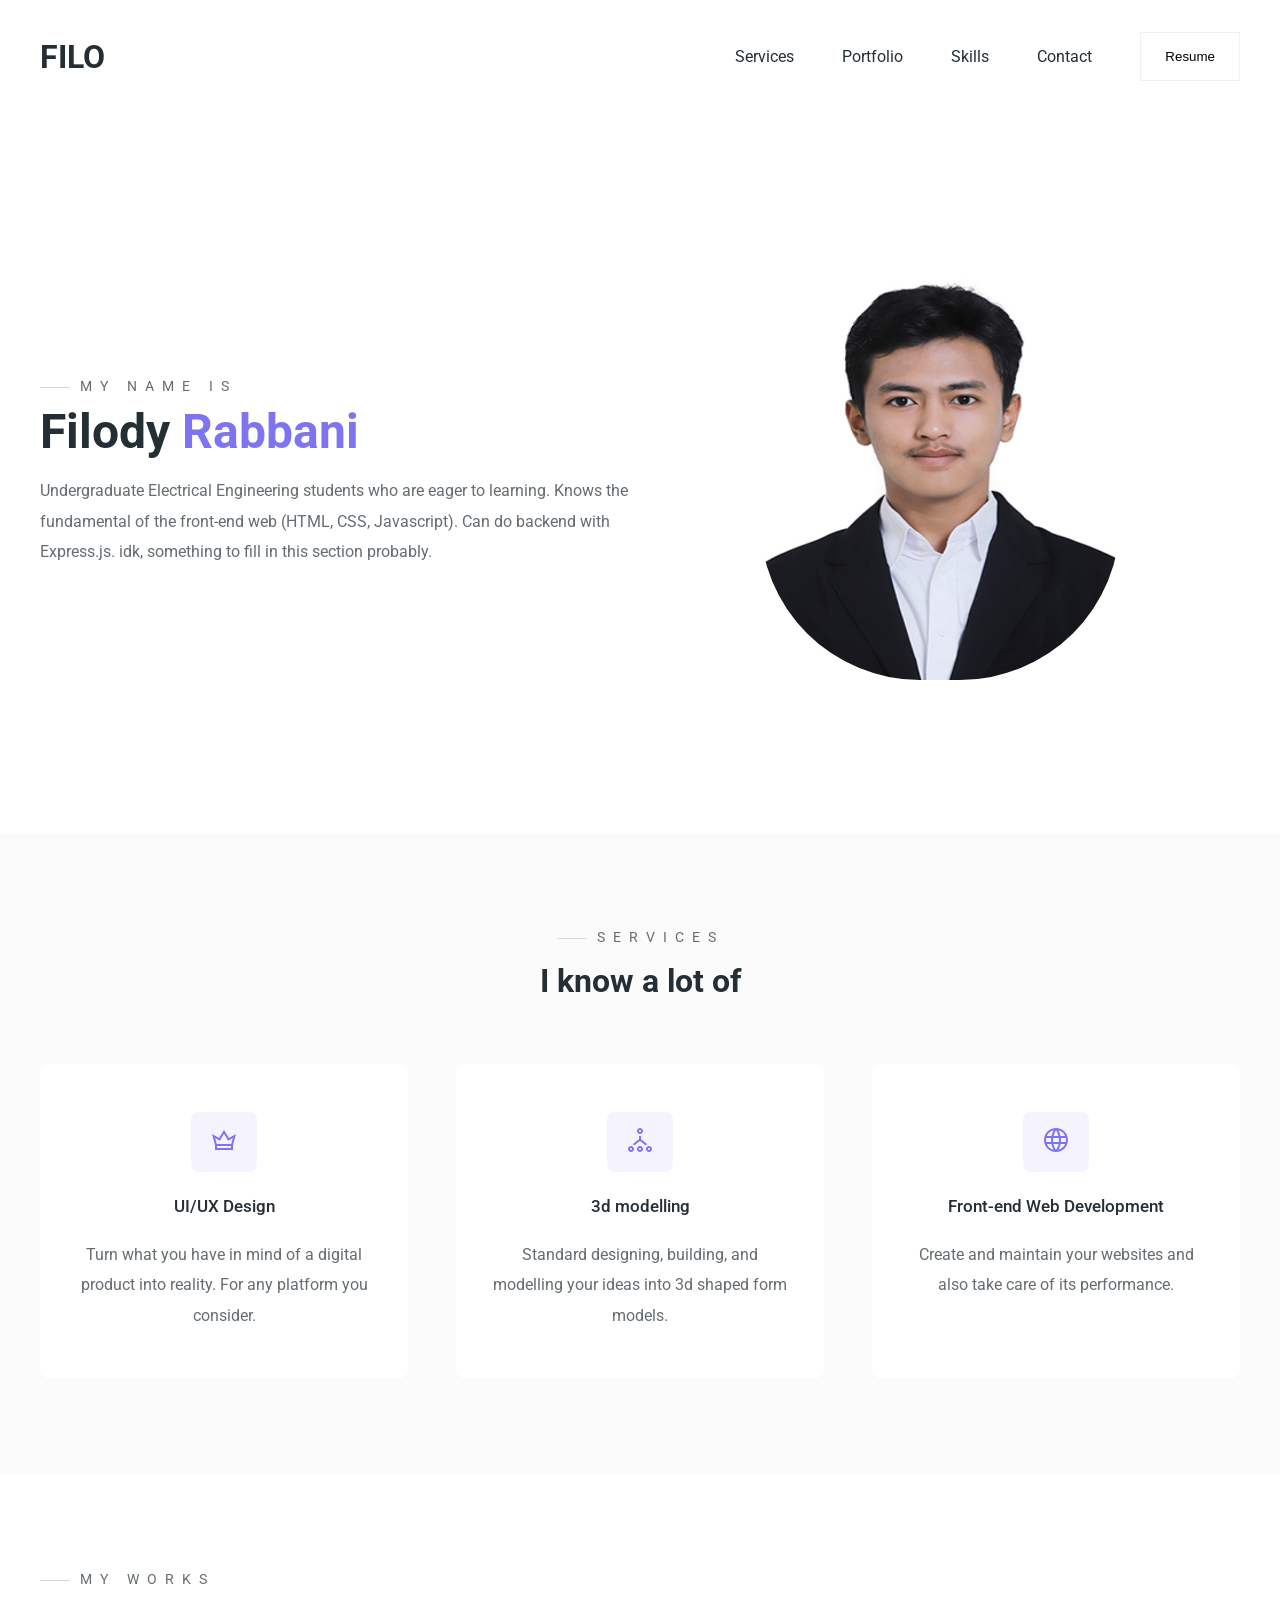
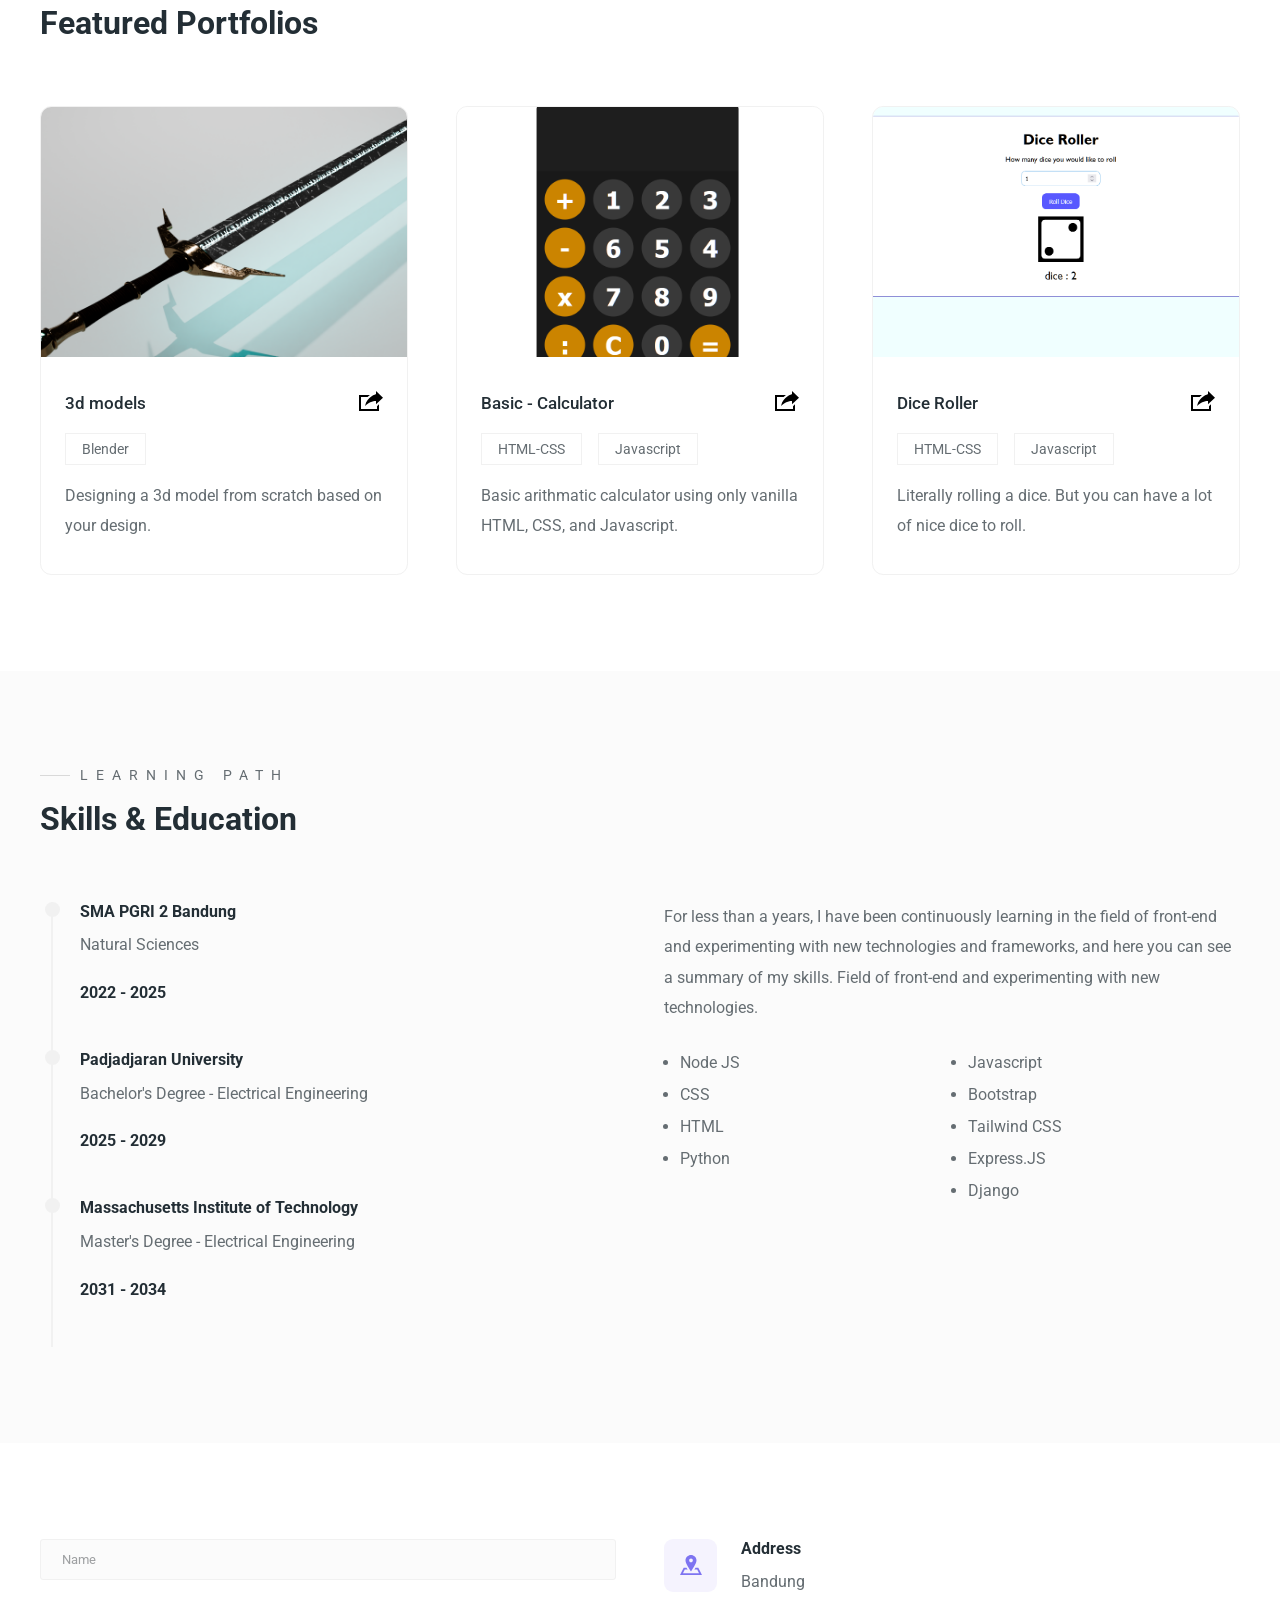
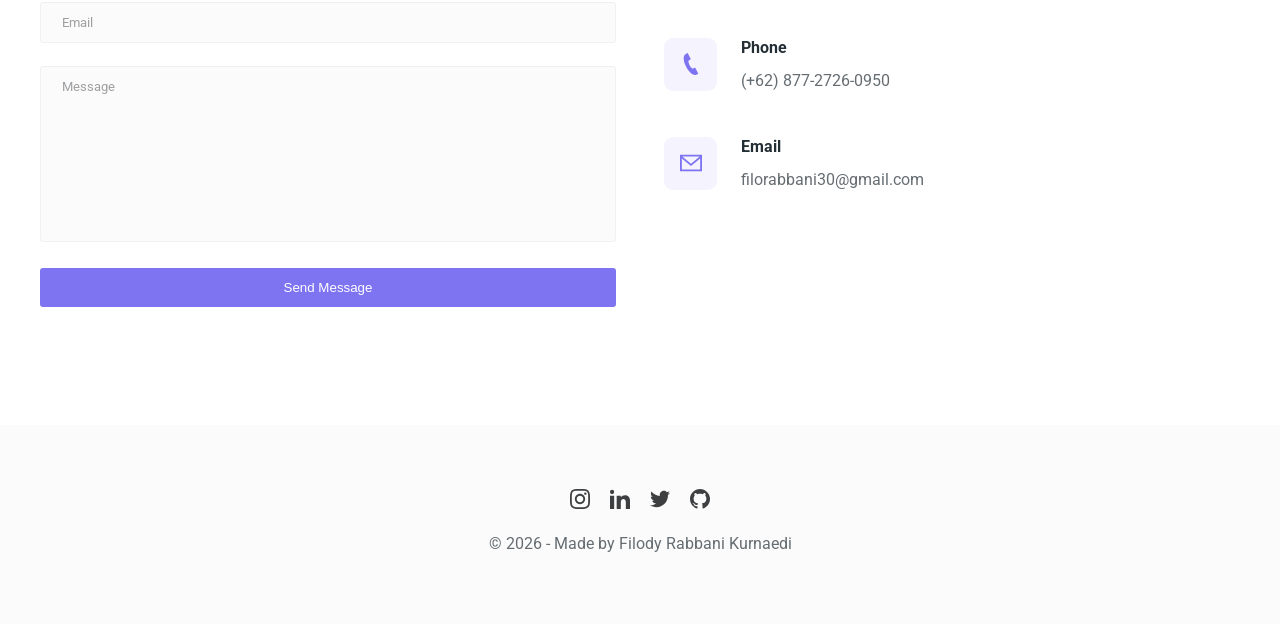
==== index.html @ 57d0ce24 "Update education details in index.html" ====
<!DOCTYPE html>
<html lang="en">
  <head>
    <meta charset="UTF-8" />
    <meta name="viewport" content="width=device-width, initial-scale=1.0" />
    <link rel="stylesheet" href="styles/style.css" />
    <link rel="stylesheet" href="styles/responsive.css" />
    <title>Filody Rabbani Kurnaedi</title>
  </head>
  <body>
    <!-- Header -->
    <header>
      <div class="main-container">
        <div class="nav">
          <div class="logo">
            <a href="/">FILO</a>
          </div>

          <nav>
            <ul>
              <li><a href="#services">Services</a></li>
              <li><a href="#portfolios">Portfolio</a></li>
              <li><a href="#skills">Skills</a></li>
              <li><a href="#contact">Contact</a></li>
              <li>
                <a href="/resume.pdf" target="_blank">
                  <button class="btn">Resume</button>
                </a>
              </li>
            </ul>
          </nav>

          <div class="burger">
            <div class="line-1"></div>
            <div class="line-2"></div>
            <div class="line-3"></div>
          </div>
        </div>

        <section id="hero">
          <div class="hero-left">
            <h3 class="pre-title">My name is</h3>
            <h1 class="hero-name">Filody <span>Rabbani</span></h1>
            <p>
              Undergraduate Electrical Engineering students who are eager to learning. Knows the fundamental of the front-end web (HTML, CSS, Javascript). Can do backend with Express.js. idk, something to fill in this section probably.
            </p>
          </div>

          <div class="hero-right">
            <img src="./images/Person-image.png" alt="Person Standing" />
          </div>
        </section>
      </div>
    </header>
    <!-- End Header -->

    <!-- Services -->
    <section id="services">
      <div class="services main-container">
        <h3 class="pre-title">Services</h3>
        <h1 class="section-title services-title">I know a lot of</h1>

        <div class="grid-3">
          <div class="service">
            <div class="service-icon">
              <svg
                xmlns="http://www.w3.org/2000/svg"
                width="24"
                height="24"
                viewBox="0 0 24 24"
              >
                <path
                  d="M16.896 10l-4.896-8-4.896 8-7.104-4 3 11v5h18v-5l3-11-7.104 4zm-11.896 10v-2h14v2h-14zm14.2-4h-14.4l-1.612-5.909 4.615 2.598 4.197-6.857 4.197 6.857 4.615-2.598-1.612 5.909z"
                />
              </svg>
            </div>
            <h4>UI/UX Design</h4>
            <p>
              Turn what you have in mind of a digital product into reality. For
              any platform you consider.
            </p>
          </div>

          <div class="service">
            <div class="service-icon">
              <svg
                xmlns="http://www.w3.org/2000/svg"
                width="24"
                height="24"
                viewBox="0 0 24 24"
              >
                <path
                  d="M3 20c.552 0 1 .449 1 1s-.448 1-1 1-1-.449-1-1 .448-1 1-1zm0-2c-1.656 0-3 1.343-3 3s1.344 3 3 3 3-1.343 3-3-1.344-3-3-3zm9 2c.552 0 1 .449 1 1s-.448 1-1 1-1-.449-1-1 .448-1 1-1zm0-2c-1.656 0-3 1.343-3 3s1.344 3 3 3 3-1.343 3-3-1.344-3-3-3zm0-16c.552 0 1 .449 1 1s-.448 1-1 1-1-.449-1-1 .448-1 1-1zm0-2c-1.656 0-3 1.343-3 3s1.344 3 3 3 3-1.343 3-3-1.344-3-3-3zm9 20c.552 0 1 .449 1 1s-.448 1-1 1-1-.449-1-1 .448-1 1-1zm0-2c-1.656 0-3 1.343-3 3s1.344 3 3 3 3-1.343 3-3-1.344-3-3-3zm-1.577-1.721l-6.423-5.028v-3.352c-.323.066-.658.101-1 .101s-.677-.035-1-.101v3.352l-6.424 5.028c.695.233 1.323.602 1.844 1.093l5.58-4.372 5.579 4.373c.522-.492 1.15-.861 1.844-1.094z"
                />
              </svg>
            </div>
            <h4>3d modelling</h4>
            <p>
              Standard designing, building, and modelling your ideas into 3d shaped form models.
            </p>
          </div>

          <div class="service">
            <div class="service-icon">
              <svg
                width="24"
                height="24"
                xmlns="http://www.w3.org/2000/svg"
                fill-rule="evenodd"
                clip-rule="evenodd"
              >
                <path
                  d="M12 0c6.623 0 12 5.377 12 12s-5.377 12-12 12-12-5.377-12-12 5.377-12 12-12m2.557 16h-5.115c.546 2.46 1.441 4.114 2.558 5.744 1.194-1.741 2.041-3.41 2.557-5.744m-7.157 0h-4.567c1.236 2.825 3.704 4.972 6.755 5.716-1.048-1.733-1.783-3.658-2.188-5.716m13.767 0h-4.567c-.391 1.988-1.095 3.887-2.175 5.694 3.012-.763 5.517-2.895 6.742-5.694m-14.005-6h-4.962c-.267 1.313-.267 2.685 0 4h4.915c-.119-1.329-.101-2.672.047-4m7.661 0h-5.647c-.165 1.326-.185 2.672-.053 4h5.753c.133-1.328.111-2.673-.053-4m6.977 0h-4.963c.148 1.328.166 2.671.048 4h4.915c.26-1.285.273-2.648 0-4m-12.156-7.729c-3.077.732-5.567 2.886-6.811 5.729h4.653c.435-2.042 1.178-3.985 2.158-5.729m2.355-.048c-1.089 1.77-1.91 3.453-2.463 5.777h4.927c-.534-2.246-1.337-3.948-2.464-5.777m2.368.069c1.013 1.812 1.733 3.76 2.146 5.708h4.654c-1.232-2.816-3.762-4.958-6.8-5.708"
                />
              </svg>
            </div>
            <h4>Front-end Web Development</h4>
            <p>
              Create and maintain your websites and also take care of its
              performance.
            </p>
          </div>
        </div>
      </div>
    </section>
    <!-- End Services -->

    <!-- Portfolios -->
    <section id="portfolios">
      <div class="portfolios main-container">
        <h3 class="pre-title">My Works</h3>
        <h1 class="section-title">Featured Portfolios</h1>

        <div class="grid-3">
          <!-- Portfolio 1 -->
          <div class="portfolio">
            <div class="portfolio-cover">
              <img
                src="./images/Sword(cycles).png"
                alt="Portfolio 1"
              />
            </div>
            <div class="portfolio-info">
              <div class="portfolio-title">
                <h4>3d models</h4>
                <a href="/" class="portfolio-link">
                  <svg
                    xmlns="http://www.w3.org/2000/svg"
                    width="24"
                    height="24"
                    viewBox="0 0 24 24"
                  >
                    <path
                      d="M6 17c2.269-9.881 11-11.667 11-11.667v-3.333l7 6.637-7 6.696v-3.333s-6.17-.171-11 5zm12 .145v2.855h-16v-12h6.598c.768-.787 1.561-1.449 2.339-2h-10.937v16h20v-6.769l-2 1.914z"
                    />
                  </svg>
                </a>
              </div>
              <div class="portfolio-tags">
                <div>Blender</div>
      
              </div>
              <p>
                Designing a 3d model from scratch based on your design.
              </p>
            </div>
          </div>

          <!-- Portfolio 2 -->
          <div class="portfolio">
            <div class="portfolio-cover">
              <img
                src="./images/kalk.png"
                alt="Portfolio 1"
              />
            </div>
            <div class="portfolio-info">
              <div class="portfolio-title">
                <h4>Basic - Calculator</h4>
                <a href="basic-calculator/index.html" class="portfolio-link" target="_blank">
                  <svg
                    xmlns="http://www.w3.org/2000/svg"
                    width="24"
                    height="24"
                    viewBox="0 0 24 24"
                  >
                    <path
                      d="M6 17c2.269-9.881 11-11.667 11-11.667v-3.333l7 6.637-7 6.696v-3.333s-6.17-.171-11 5zm12 .145v2.855h-16v-12h6.598c.768-.787 1.561-1.449 2.339-2h-10.937v16h20v-6.769l-2 1.914z"
                    />
                  </svg>
                </a>
              </div>
              <div class="portfolio-tags">
                <div>HTML-CSS</div>
                <div>Javascript</div>
              </div>
              <p>
                Basic arithmatic calculator using only vanilla HTML, CSS, and Javascript.
              </p>
            </div>
          </div>

          <!-- Portfolio 3 -->
          <div class="portfolio">
            <div class="portfolio-cover">
              <img
                src="./images/dice.png"
                alt="Portfolio 1"
              />
            </div>
            <div class="portfolio-info">
              <div class="portfolio-title">
                <h4>Dice Roller</h4>
                <a href="dice-roller/index.html" class="portfolio-link" target="_blank">
                  <svg
                    xmlns="http://www.w3.org/2000/svg"
                    width="24"
                    height="24"
                    viewBox="0 0 24 24"
                  >
                    <path
                      d="M6 17c2.269-9.881 11-11.667 11-11.667v-3.333l7 6.637-7 6.696v-3.333s-6.17-.171-11 5zm12 .145v2.855h-16v-12h6.598c.768-.787 1.561-1.449 2.339-2h-10.937v16h20v-6.769l-2 1.914z"
                    />
                  </svg>
                </a>
              </div>
              <div class="portfolio-tags">
                <div>HTML-CSS</div>
                <div>Javascript</div>
              </div>
              <p>
                Literally rolling a dice. But you can have a lot of nice dice to roll.
              </p>
            </div>
          </div>
        </div>
      </div>
    </section>
    <!-- End Portfolios -->

    <!-- Skills & Education -->
    <section id="skills">
      <div class="skills main-container">
        <h3 class="pre-title">Learning Path</h3>
        <h1 class="section-title">Skills & Education</h1>

        <div class="skills-grid">
          <div class="skills-left">
            <div class="education">
              <div class="line">
                <div></div>
              </div>
              <div class="education-info">
                <h4 class="education-title">SMA PGRI 2 Bandung</h4>
                <p>Natural Sciences</p>
                <h4 class="education-years">2022 - 2025</h4>
              </div>
            </div>
            <div class="education">
              <div class="line">
                <div></div>
              </div>
              <div class="education-info">
                <h4 class="education-title">Padjadjaran University</h4>
                <p>Bachelor's Degree - Electrical Engineering</p>
                <h4 class="education-years">2025 - 2029</h4>
              </div>
            </div>
            <div class="education">
              <div class="line">
                <div></div>
              </div>
              <div class="education-info">
                <h4 class="education-title">Massachusetts Institute of Technology</h4>
                <p>Master's Degree - Electrical Engineering</p>
                <h4 class="education-years">2031 - 2034</h4>
              </div>
            </div>
          </div>

          <div class="skills-right">
            <p>
              For less than a years, I have been continuously learning in the field of
              front-end and experimenting with new technologies and frameworks,
              and here you can see a summary of my skills. Field of front-end
              and experimenting with new technologies.
            </p>

            <div class="skills-list">
              <ul>
                <li>Node JS</li>
                <li>CSS</li>
                <li>HTML</li>
                <li>Python</li>
              </ul>

              <ul>
                <li>Javascript</li>
                <li>Bootstrap</li>
                <li>Tailwind CSS</li>
                <li>Express.JS</li>
                <li>Django</li>
              </ul>
            </div>
          </div>
        </div>
      </div>
    </section>
    <!-- End Skills & Education  -->

    <!-- Contact -->
    <section id="contact">
      <div class="contact main-container">
        <div class="contact-left">
          <form
            action="https://formspree.io/f/xeqwdykj"
            method="POST"
            class="contact-form"
          >
            <div>
              <input type="text" placeholder="Name" name="name" />
            </div>
            <div>
              <input type="email" placeholder="Email" name="email" />
            </div>
            <div>
              <textarea
                name="message"
                id="message"
                cols="30"
                rows="10"
                placeholder="Message"
              ></textarea>
            </div>
            <div>
              <button class="btn-submit">Send Message</button>
            </div>
          </form>
        </div>

        <div class="contact-right">
          <div class="contact-item">
            <div class="contact-item-icon">
              <svg
                xmlns="http://www.w3.org/2000/svg"
                width="22"
                height="22"
                viewBox="0 0 24 24"
              >
                <path
                  d="M12 1c-3.148 0-6 2.553-6 5.702 0 3.148 2.602 6.907 6 12.298 3.398-5.391 6-9.15 6-12.298 0-3.149-2.851-5.702-6-5.702zm0 8c-1.105 0-2-.895-2-2s.895-2 2-2 2 .895 2 2-.895 2-2 2zm12 14h-24l4-8h3.135c.385.641.798 1.309 1.232 2h-3.131l-2 4h17.527l-2-4h-3.131c.435-.691.848-1.359 1.232-2h3.136l4 8z"
                />
              </svg>
            </div>
            <div class="contact-item-detail">
              <h4>Address</h4>
              <p>Bandung</p>
            </div>
          </div>

          <div class="contact-item">
            <div class="contact-item-icon">
              <svg
                xmlns="http://www.w3.org/2000/svg"
                width="22"
                height="22"
                viewBox="0 0 24 24"
              >
                <path
                  d="M20 22.621l-3.521-6.795c-.008.004-1.974.97-2.064 1.011-2.24 1.086-6.799-7.82-4.609-8.994l2.083-1.026-3.493-6.817-2.106 1.039c-7.202 3.755 4.233 25.982 11.6 22.615.121-.055 2.102-1.029 2.11-1.033z"
                />
              </svg>
            </div>
            <div class="contact-item-detail">
              <h4>Phone</h4>
              <p>(+62) 877-2726-0950</p>
            </div>
          </div>

          <div class="contact-item">
            <div class="contact-item-icon">
              <svg
                xmlns="http://www.w3.org/2000/svg"
                width="22"
                height="22"
                viewBox="0 0 24 24"
              >
                <path
                  d="M0 3v18h24v-18h-24zm21.518 2l-9.518 7.713-9.518-7.713h19.036zm-19.518 14v-11.817l10 8.104 10-8.104v11.817h-20z"
                />
              </svg>
            </div>
            <div class="contact-item-detail">
              <h4>Email</h4>
              <p>filorabbani30@gmail.com</p>
            </div>
          </div>
        </div>
      </div>
    </section>
    <!-- End Contact -->

    <!-- Fomter -->
    <footer>
      <div class="footer-icons">
        <a href="https://www.instagram.com/filo_rabbani/" target="_blank">
          <svg
            xmlns="http://www.w3.org/2000/svg"
            width="20"
            height="20"
            viewBox="0 0 24 24"
          >
            <path
              d="M12 2.163c3.204 0 3.584.012 4.85.07 3.252.148 4.771 1.691 4.919 4.919.058 1.265.069 1.645.069 4.849 0 3.205-.012 3.584-.069 4.849-.149 3.225-1.664 4.771-4.919 4.919-1.266.058-1.644.07-4.85.07-3.204 0-3.584-.012-4.849-.07-3.26-.149-4.771-1.699-4.919-4.92-.058-1.265-.07-1.644-.07-4.849 0-3.204.013-3.583.07-4.849.149-3.227 1.664-4.771 4.919-4.919 1.266-.057 1.645-.069 4.849-.069zm0-2.163c-3.259 0-3.667.014-4.947.072-4.358.2-6.78 2.618-6.98 6.98-.059 1.281-.073 1.689-.073 4.948 0 3.259.014 3.668.072 4.948.2 4.358 2.618 6.78 6.98 6.98 1.281.058 1.689.072 4.948.072 3.259 0 3.668-.014 4.948-.072 4.354-.2 6.782-2.618 6.979-6.98.059-1.28.073-1.689.073-4.948 0-3.259-.014-3.667-.072-4.947-.196-4.354-2.617-6.78-6.979-6.98-1.281-.059-1.69-.073-4.949-.073zm0 5.838c-3.403 0-6.162 2.759-6.162 6.162s2.759 6.163 6.162 6.163 6.162-2.759 6.162-6.163c0-3.403-2.759-6.162-6.162-6.162zm0 10.162c-2.209 0-4-1.79-4-4 0-2.209 1.791-4 4-4s4 1.791 4 4c0 2.21-1.791 4-4 4zm6.406-11.845c-.796 0-1.441.645-1.441 1.44s.645 1.44 1.441 1.44c.795 0 1.439-.645 1.439-1.44s-.644-1.44-1.439-1.44z"
            />
          </svg>
        </a>

        <a href="#">
          <svg
            xmlns="http://www.w3.org/2000/svg"
            width="20"
            height="20"
            viewBox="0 0 24 24"
          >
            <path
              d="M4.98 3.5c0 1.381-1.11 2.5-2.48 2.5s-2.48-1.119-2.48-2.5c0-1.38 1.11-2.5 2.48-2.5s2.48 1.12 2.48 2.5zm.02 4.5h-5v16h5v-16zm7.982 0h-4.968v16h4.969v-8.399c0-4.67 6.029-5.052 6.029 0v8.399h4.988v-10.131c0-7.88-8.922-7.593-11.018-3.714v-2.155z"
            />
          </svg>
        </a>

        <a href="#">
          <svg
            xmlns="http://www.w3.org/2000/svg"
            width="20"
            height="20"
            viewBox="0 0 24 24"
          >
            <path
              d="M24 4.557c-.883.392-1.832.656-2.828.775 1.017-.609 1.798-1.574 2.165-2.724-.951.564-2.005.974-3.127 1.195-.897-.957-2.178-1.555-3.594-1.555-3.179 0-5.515 2.966-4.797 6.045-4.091-.205-7.719-2.165-10.148-5.144-1.29 2.213-.669 5.108 1.523 6.574-.806-.026-1.566-.247-2.229-.616-.054 2.281 1.581 4.415 3.949 4.89-.693.188-1.452.232-2.224.084.626 1.956 2.444 3.379 4.6 3.419-2.07 1.623-4.678 2.348-7.29 2.04 2.179 1.397 4.768 2.212 7.548 2.212 9.142 0 14.307-7.721 13.995-14.646.962-.695 1.797-1.562 2.457-2.549z"
            />
          </svg>
        </a>

        <a href="#">
          <svg
            xmlns="http://www.w3.org/2000/svg"
            width="20"
            height="20"
            viewBox="0 0 24 24"
          >
            <path
              d="M12 0c-6.626 0-12 5.373-12 12 0 5.302 3.438 9.8 8.207 11.387.599.111.793-.261.793-.577v-2.234c-3.338.726-4.033-1.416-4.033-1.416-.546-1.387-1.333-1.756-1.333-1.756-1.089-.745.083-.729.083-.729 1.205.084 1.839 1.237 1.839 1.237 1.07 1.834 2.807 1.304 3.492.997.107-.775.418-1.305.762-1.604-2.665-.305-5.467-1.334-5.467-5.931 0-1.311.469-2.381 1.236-3.221-.124-.303-.535-1.524.117-3.176 0 0 1.008-.322 3.301 1.23.957-.266 1.983-.399 3.003-.404 1.02.005 2.047.138 3.006.404 2.291-1.552 3.297-1.23 3.297-1.23.653 1.653.242 2.874.118 3.176.77.84 1.235 1.911 1.235 3.221 0 4.609-2.807 5.624-5.479 5.921.43.372.823 1.102.823 2.222v3.293c0 .319.192.694.801.576 4.765-1.589 8.199-6.086 8.199-11.386 0-6.627-5.373-12-12-12z"
            />
          </svg>
        </a>
      </div>
      <p>&#169; 2026 - Made by Filody Rabbani Kurnaedi</p>
    </footer>
    <!-- End Footer -->

    <script src="js/main.js"></script>
  </body>
</html>
---- styles/style.css ----
@import url("https://fonts.googleapis.com/css2?family=Roboto:wght@300;400;500;700;900&display=swap");

:root {
  --primaryTextColor: #232e35; /* Untuk title atau judul */
  --secondaryTextColor: #656d72; /* Untuk text biasa seperti paragraph contohnya */

  --borderColor: #f1f1f1;
  --lineColor: #d9d9d9; /* untuk line di pre-title */

  --primaryBackgroundColor: #fff;
  --secondaryBackgroundColor: #fbfbfb;
  --thirdBackgroundColor: #f5f3fe;

  --primaryIconColor: #7e74f1;
  --primaryIconColorHover: #5d51e8;

  --sectionPadding: 6rem 0;

  --itemBorderRadius: 0.7rem;
}

* {
  margin: 0;
  padding: 0;
  box-sizing: border-box;
  scroll-behavior: smooth;
}

body {
  font-family: "Roboto", sans-serif;
}

h1,
h2,
h3,
h4,
h5,
h6,
strong {
  color: var(--primaryTextColor);
}

p {
  font-size: 1rem; /* 16 px */
  line-height: 1.9rem; /*30.4 px */
}

p,
span,
label,
input,
textarea,
li {
  color: var(--secondaryTextColor);
}

a {
  text-decoration: none;
}

/* End Preparation */

.main-container {
  width: 1200px;
  margin: 0 auto;
}

@media screen and (max-width: 1200px) {
  .main-container {
    width: 90%;
  }
}

/* Buttons */
.btn {
  padding: 1rem 1.5rem;
  background: white;
  border: 1.5px solid var(--borderColor);
  cursor: pointer;
  transition: 0.2s ease-in-out;
}

.btn:hover {
  box-shadow: rgba(0, 0, 0, 0.04) 0px 3px 5px;
}

/* Titles */
.section-title {
  margin: 1rem 0 4rem;
  font-size: 2rem;
}

.pre-title {
  text-transform: uppercase;
  letter-spacing: 0.5rem;
  color: var(--secondaryTextColor);
  position: relative;
  padding-left: 40px;
  width: fit-content;
  font-weight: 400;
  font-size: 0.9rem;
}

.pre-title::before {
  content: "";
  width: 30px;
  height: 1px;
  background: var(--lineColor);
  position: absolute;
  display: block;
  left: 0;
  top: 50%;
}

/* Layouts */
.grid-3 {
  display: grid;
  /* grid-template-columns: 1fr 1fr 1fr; use this first, use code below when its time for explaining responsive design part */
  grid-template-columns: repeat(auto-fit, minmax(250px, 1fr));
  gap: 3rem;
}

/* --- Logo and Navigation Menu --- */
.nav {
  display: flex;
  justify-content: space-between;
  padding: 2rem 0;
}

nav ul {
  list-style: none;
  display: flex;
  gap: 3rem;
}

/* Logo */
.logo {
  display: flex;
  align-items: center;
  font-weight: 700;
  font-size: 2rem;
}

.logo a {
  color: var(--primaryTextColor);
}

/* Navigation Menu */
nav ul li {
  display: flex;
  align-items: center;
}

nav ul li a {
  color: var(--primaryTextColor);
}

/* Burger - Save for later on video */
.burger div {
  width: 25px;
  height: 2px;
  background-color: #000;
  margin: 7px;
  transition: all 0.3s;
  z-index: 99;
}

.burger {
  display: none;
  z-index: 99;
  position: fixed;
  top: 33px;
  right: 35px;
}

/* Hero Section */
#hero {
  height: 720px;
  display: grid;
  grid-template-columns: 1fr 1fr;
  /* We're not going to use automatic template columns, because we need to know when the columns is go below. So we can exchange the order of the element */
  align-items: center;
}

.hero-name {
  font-size: 3rem;
  font-weight: 700;
  margin: 0.5rem 0 1rem;
}

.hero-name span {
  color: var(--primaryIconColor) !important;
}

.hero-right img {
  width: 60%;
  border-radius: 10em;
}

.hero-right {
  display: flex;
  justify-content: center;
}

/* Services Section */
#services {
  background-color: var(--secondaryBackgroundColor);
  padding: var(--sectionPadding);
}

.services .pre-title {
  margin: 0 auto;
}

.services-title {
  text-align: center;
}

.service {
  padding: 3rem 2rem;
  text-align: center;
  background: var(--primaryBackgroundColor);
  border-radius: var(--itemBorderRadius);
}

.service h4 {
  margin: 1.5rem 0;
  font-weight: 500;
  font-size: 1.05rem;
}

.service-icon {
  background: var(--thirdBackgroundColor);
  width: fit-content;
  margin: 0 auto;
  padding: 1rem 1.3rem;
  border-radius: 0.5rem;
}

.service-icon svg {
  fill: var(--primaryIconColor);
}

.service-icon {
  background: var(--thirdBackgroundColor);
  width: fit-content;
  margin: 0 auto;
  padding: 1rem 1.3rem;
  border-radius: 0.5rem;
}

.service-icon svg {
  fill: var(--primaryIconColor);
}

/* Portfolios */
#portfolios {
  padding: var(--sectionPadding);
}

.portfolio {
  border-radius: var(--itemBorderRadius);
  overflow: hidden; /* supaya gambar yang diatas itu dia ngikut border radiusnya, karena yang dikasih border radius disini adalah div portfolio ini */
  border: 1px solid var(--borderColor);
}

.portfolio-cover {
  height: 250px;
}

.portfolio img {
  width: 100%;
  height: 100%;
  object-fit: cover;
}

.portfolio-info {
  padding: 2rem 1.5rem;
}

.portfolio-title {
  display: flex;
  justify-content: space-between;
  align-items: center;
  gap: 1rem;
}

.portfolio h4 {
  font-weight: 500;
  font-size: 1.05rem;
}

.portfolio-title a svg:hover {
  fill: var(--primaryIconColor);
}

.portfolio-title a svg {
  transition: 0.2s ease-in-out;
}

.portfolio-tags {
  display: flex;
  gap: 1rem;
  margin: 1rem 0;
}

.portfolio-tags div {
  font-size: 0.9rem;
  border: 1px solid var(--borderColor);
  padding: 0.4rem 1rem;
  color: var(--secondaryTextColor);
}

.portfolio-tags div {
  font-size: 0.9rem;
  border: 1px solid var(--borderColor);
  padding: 0.4rem 1rem;
  color: var(--secondaryTextColor);
}

/* Skills and Education */
#skills {
  padding: var(--sectionPadding);
  background: var(--secondaryBackgroundColor);
}

.skills-grid {
  display: grid;
  /* grid-template-columns: 40% 60%; */
  grid-template-columns: repeat(auto-fit, minmax(350px, 1fr));
  gap: 3rem;
}

.education {
  display: flex;
  gap: 1rem;
}

.education .line {
  padding: 0 0.7rem;
}

.education .line div {
  width: 2px;
  height: 100%;
  background: var(--borderColor);
  position: relative;
}

.education-info p {
  margin: 0.6rem 0 1.4rem;
}

.education-years {
  margin-bottom: 3rem;
}

/* The dot on the line */
.education .line div:before {
  content: "";
  width: 15px;
  height: 15px;
  background: var(--borderColor);
  border-radius: 50%;
  position: absolute;
  left: -6px;
}

/* Right side of Skills */
.skills-list {
  display: grid;
  grid-template-columns: 1fr 1fr;
  margin-top: 1.5rem;
}

.skills-right ul {
  line-height: 2rem;
  padding: 0 1rem;
}

/* Contact Section */
#contact {
  padding: var(--sectionPadding);
}

.contact {
  display: grid;
  /* grid-template-columns: 1fr 1fr; */
  grid-template-columns: repeat(auto-fit, minmax(350px, 1fr));
  gap: 3rem;
}

.contact-form div {
  margin-bottom: 1.4rem;
}

.contact-form input,
.contact-form textarea {
  width: 100%;
  padding: 0.75rem 1.3rem;
  font-family: "Roboto", sans-serif;
  background: var(--secondaryBackgroundColor);
  border: 1px solid var(--borderColor);
  border-radius: 3px;
  resize: none;
}

.contact-form input::placeholder,
.contact-form textarea::placeholder {
  color: #9d9fa1;
}

.contact-form input:focus,
.contact-form textarea:focus {
  outline: none;
  border: 1px solid #7d7d7d;
}

.btn-submit {
  width: 100%;
  padding: 0.75rem 1.3rem;
  background-color: var(--primaryIconColor);
  color: #fff;
  border: none;
  border-radius: 3px;
  cursor: pointer;
  transition: 0.2s ease-in-out;
}

.btn-submit:hover {
  background-color: var(--primaryIconColorHover);
}

/* Contact Section - Right Side */
.contact-item {
  display: flex;
  gap: 1.5rem;
  margin-bottom: 2.5rem;
}

.contact-item-icon {
  background: var(--thirdBackgroundColor);
  /* padding: 0.8rem 1rem; */
  width: 53px;
  height: 53px;
  border-radius: 9px;
  display: flex;
  align-items: center;
  justify-content: center;
}

.contact-item-icon svg {
  fill: var(--primaryIconColor);
}

.contact-item-detail h4 {
  margin-bottom: 0.6rem;
}

/* Footer Section */
footer {
  padding: 4rem 0;
  background: var(--secondaryBackgroundColor);
  text-align: center;
}

.footer-icons {
  margin-bottom: 1rem;
}

.footer-icons a {
  margin: 0 0.5rem;
}

.footer-icons svg {
  fill: #3e3f40;
}

.footer-icons a:hover svg {
  fill: #000;
}
---- styles/responsive.css ----
@media screen and (max-width: 1000px) {
  p {
    font-size: 0.9rem;
    line-height: 1.8;
  }

  .grid-3 {
    gap: 1rem;
  }

  .skills-right ul li {
    font-size: 0.9rem;
  }
}

@media screen and (max-width: 825px) {
  /* Burger */
  .burger {
    display: block;
    cursor: pointer;
  }

  .toggle-burger .line-1 {
    transform: rotate(-45deg) translate(-5px, 7px);
  }

  .toggle-burger .line-2 {
    opacity: 0;
  }

  .toggle-burger .line-3 {
    transform: rotate(45deg) translate(-5px, -7px);
  }

  /* Navigation */
  nav {
    position: fixed;
    width: 50%;
    right: 0;
    top: 0;
    height: 100vh;
    flex-direction: column;
    background: var(--primaryBackgroundColor);
    border-left: 1px solid var(--borderColor);
    z-index: 9;
    transform: translateX(100%);
    transition: 0.2s ease-in-out;
  }

  nav ul {
    height: 100vh;
    align-items: center;
    flex-direction: column;
    justify-content: center;
  }

  .nav-active {
    transform: translateX(0);
  }
  /* End of Navigation */

  :root {
    --sectionPadding: 4rem 0;
  }

  /* Titles */
  .section-title {
    font-size: 1.6rem;
    margin: 0.6rem 0 2.5rem;
  }

  .pre-title {
    font-size: 0.8rem;
  }

  /* Hero Section */
  #hero {
    grid-template-columns: 1fr;
    height: fit-content;
  }

  .hero-right {
    order: -1;
  }

  .hero-right img {
    width: 70%;
  }

  .hero-left {
    text-align: center;
    padding-bottom: 5rem;
  }

  .hero-left .pre-title {
    margin: 0 auto;
  }

  .hero-name {
    font-size: 2.3rem;
    margin-bottom: 0.5rem;
  }

  /* Skills Section */
  .skills-grid {
    gap: 1rem;
  }

  /* Footer */
  footer {
    padding: 2rem 0;
  }
}

/* Mobile Size */
@media screen and (max-width: 640px) {
  /* Titles */
  .section-title {
    font-size: 1.3rem;
  }

  .pre-title {
    font-size: 0.7rem;
  }
}
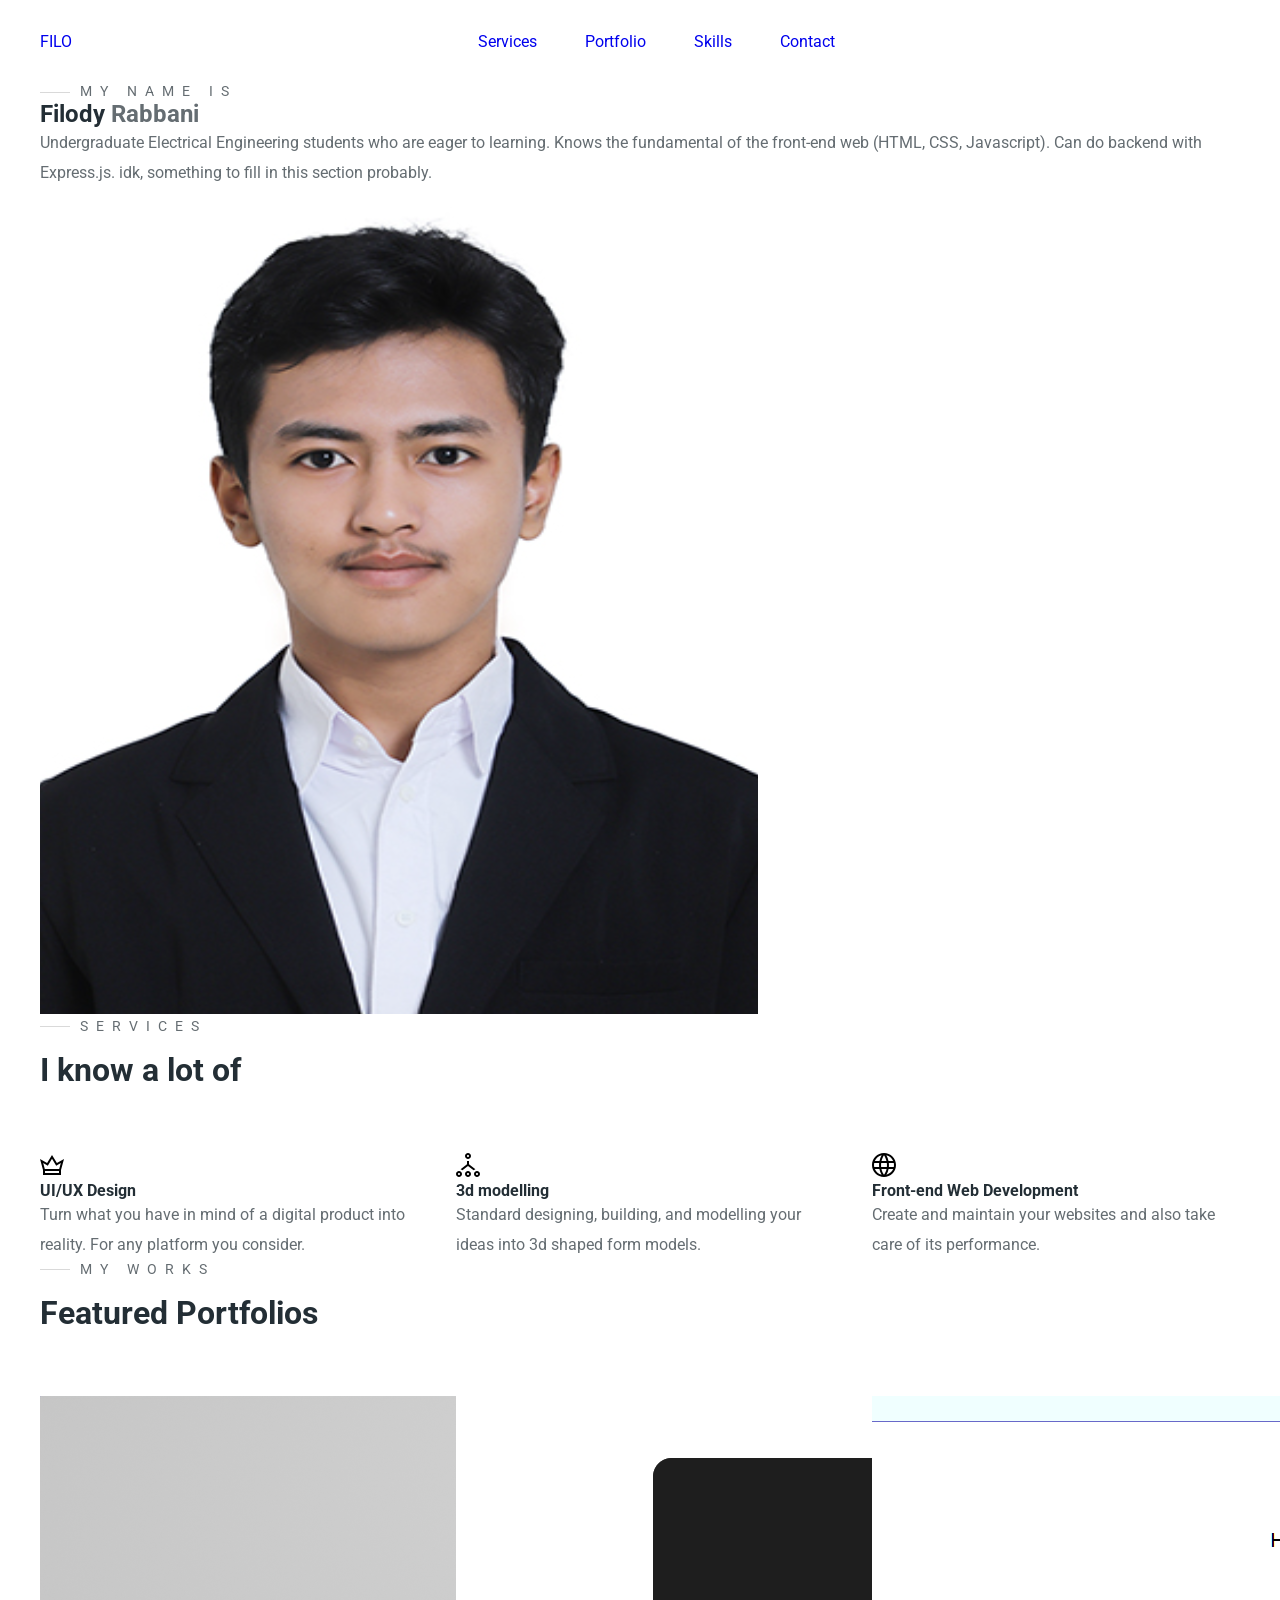
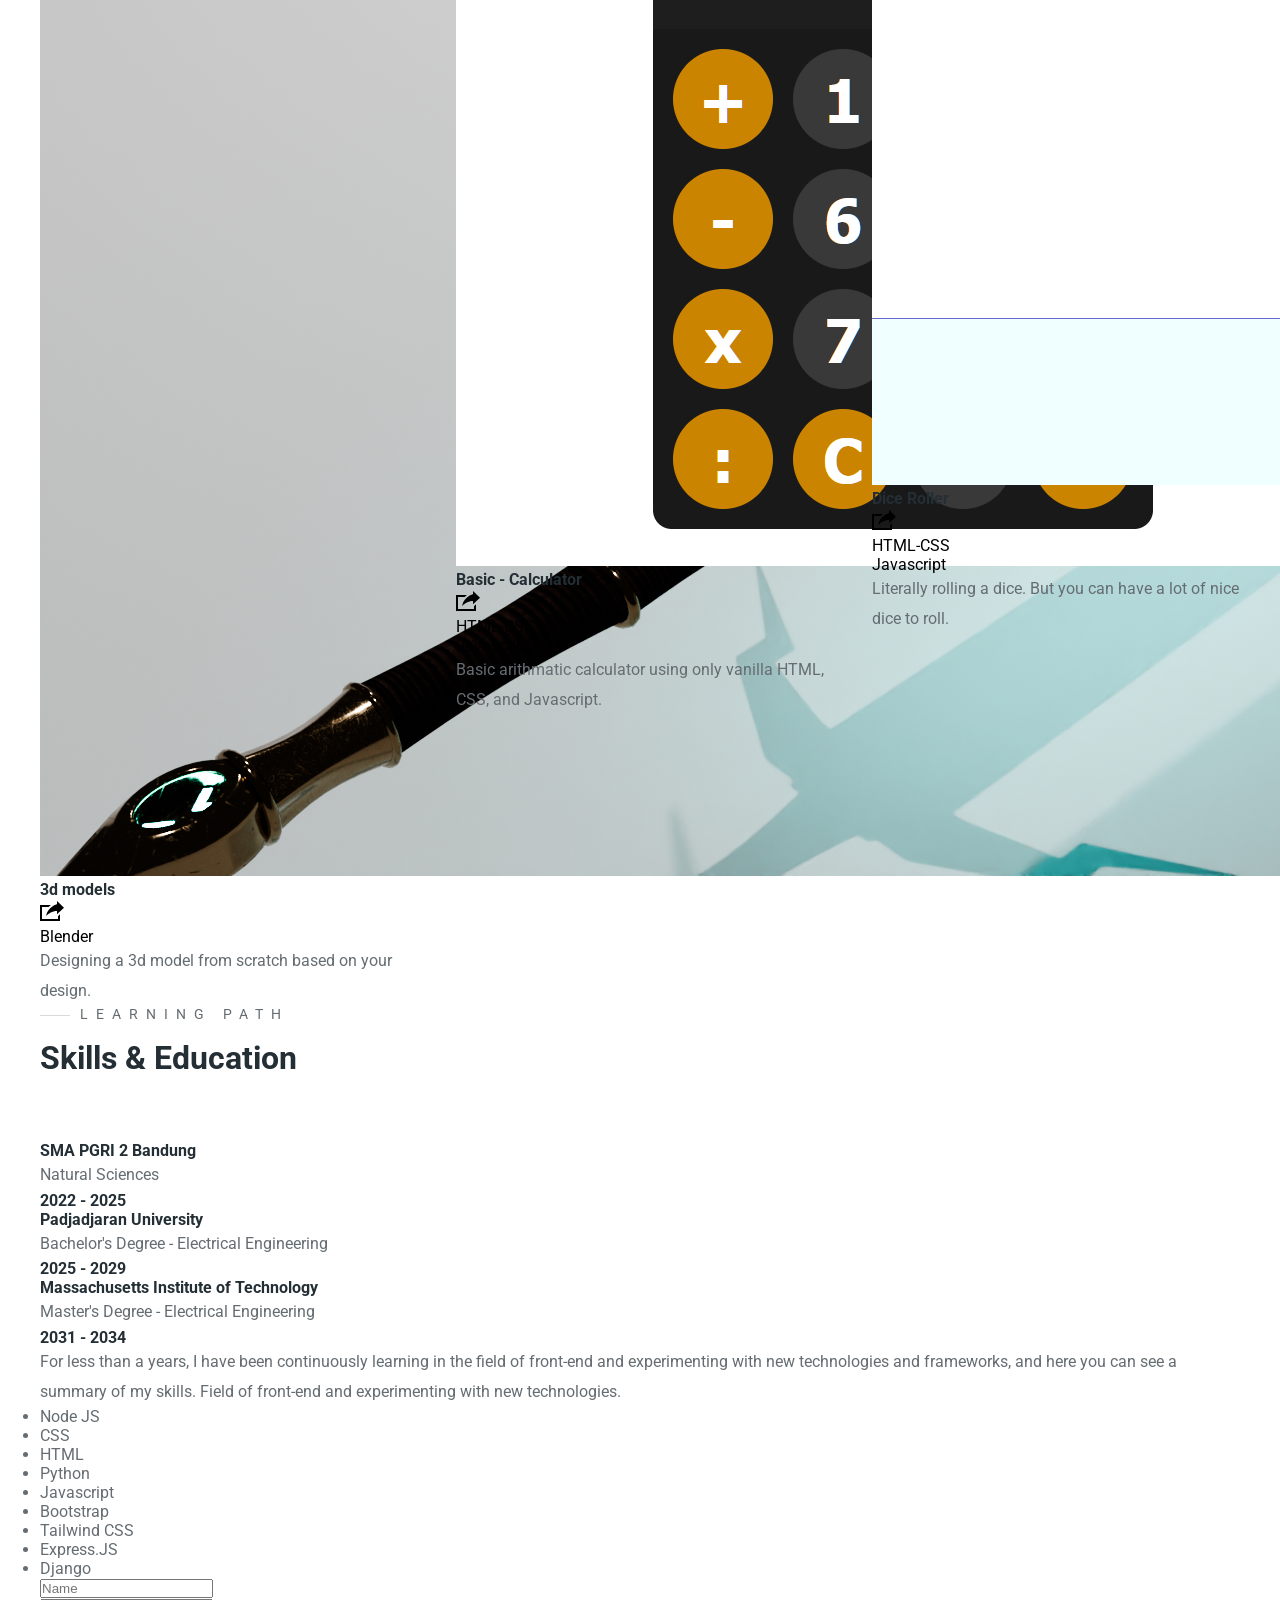
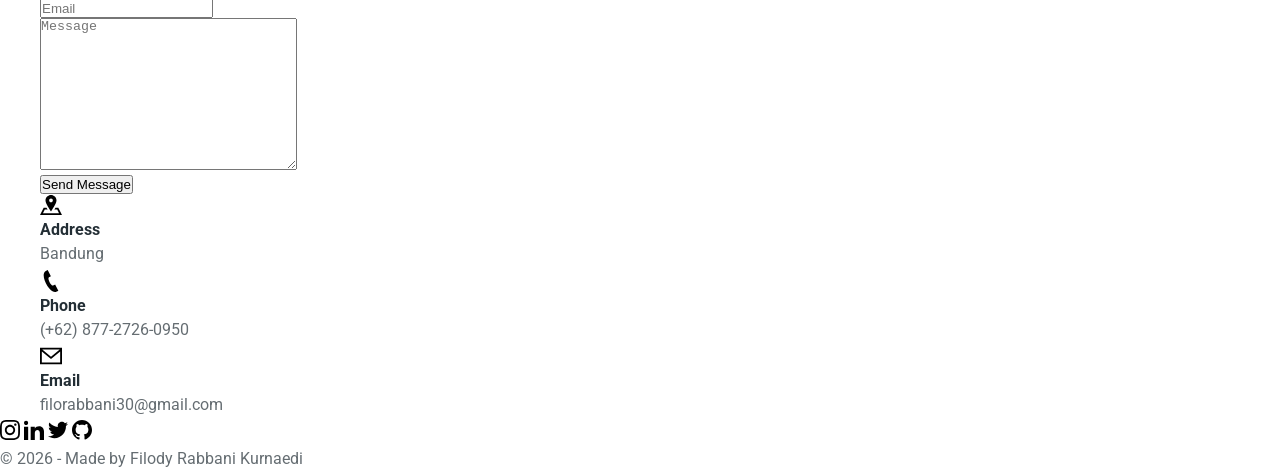
==== commit 362142dc: "Remove resume button from navigation Removed the resume button link from the navigation." ====
--- a/index.html
+++ b/index.html
@@ -18,15 +18,10 @@
 
           <nav>
             <ul>
-              <li><a href="#services">Services</a></li>
-              <li><a href="#portfolios">Portfolio</a></li>
-              <li><a href="#skills">Skills</a></li>
-              <li><a href="#contact">Contact</a></li>
-              <li>
-                <a href="/resume.pdf" target="_blank">
-                  <button class="btn">Resume</button>
-                </a>
-              </li>
+              <li><a href="#services" class="nav-item">Services</a></li>
+              <li><a href="#portfolios" class="nav-item">Portfolio</a></li>
+              <li><a href="#skills" class="nav-item">Skills</a></li>
+              <li><a href="#contact" class="nav-item">Contact</a></li>
             </ul>
           </nav>
 
--- a/styles/style.css
+++ b/styles/style.css
@@ -132,7 +132,8 @@
   display: flex;
   gap: 3rem;
 }
-
+.nav-item:hover{
+  transform : scale(1.2);
 /* Logo */
 .logo {
   display: flex;
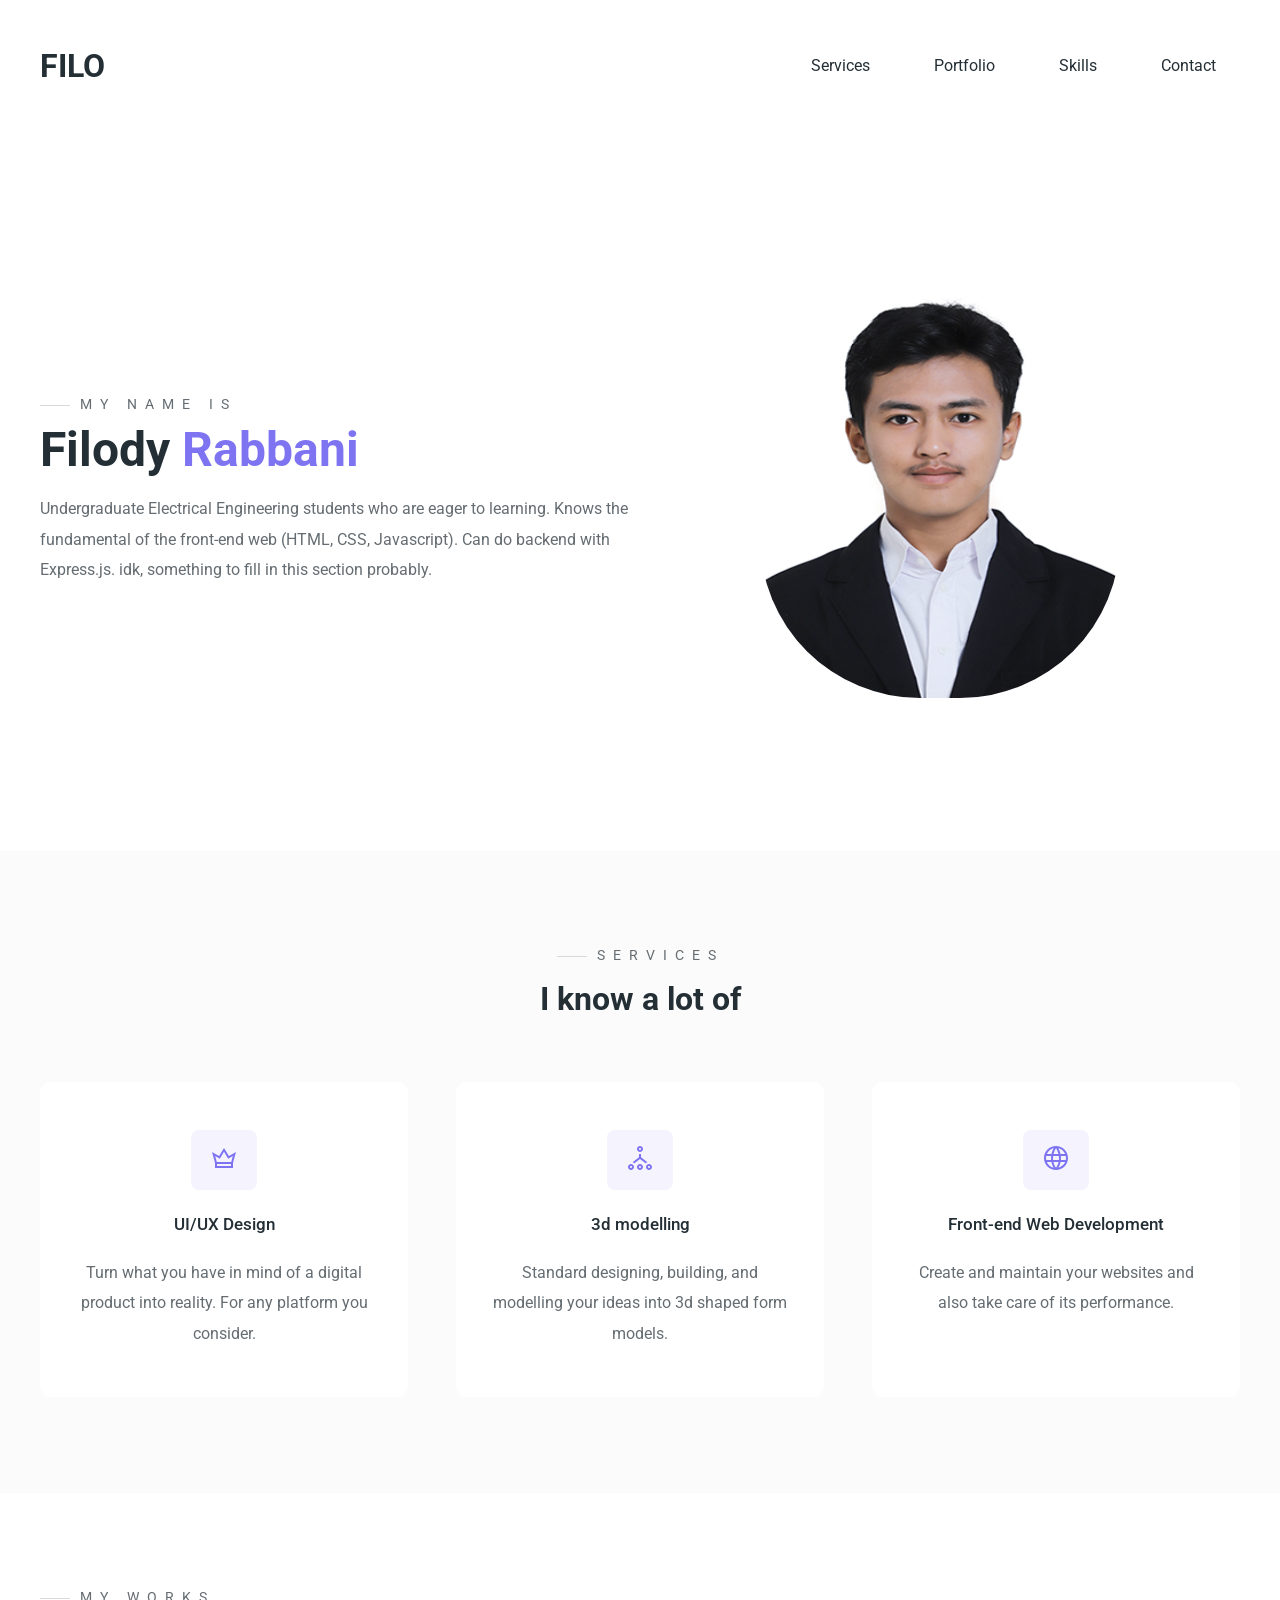
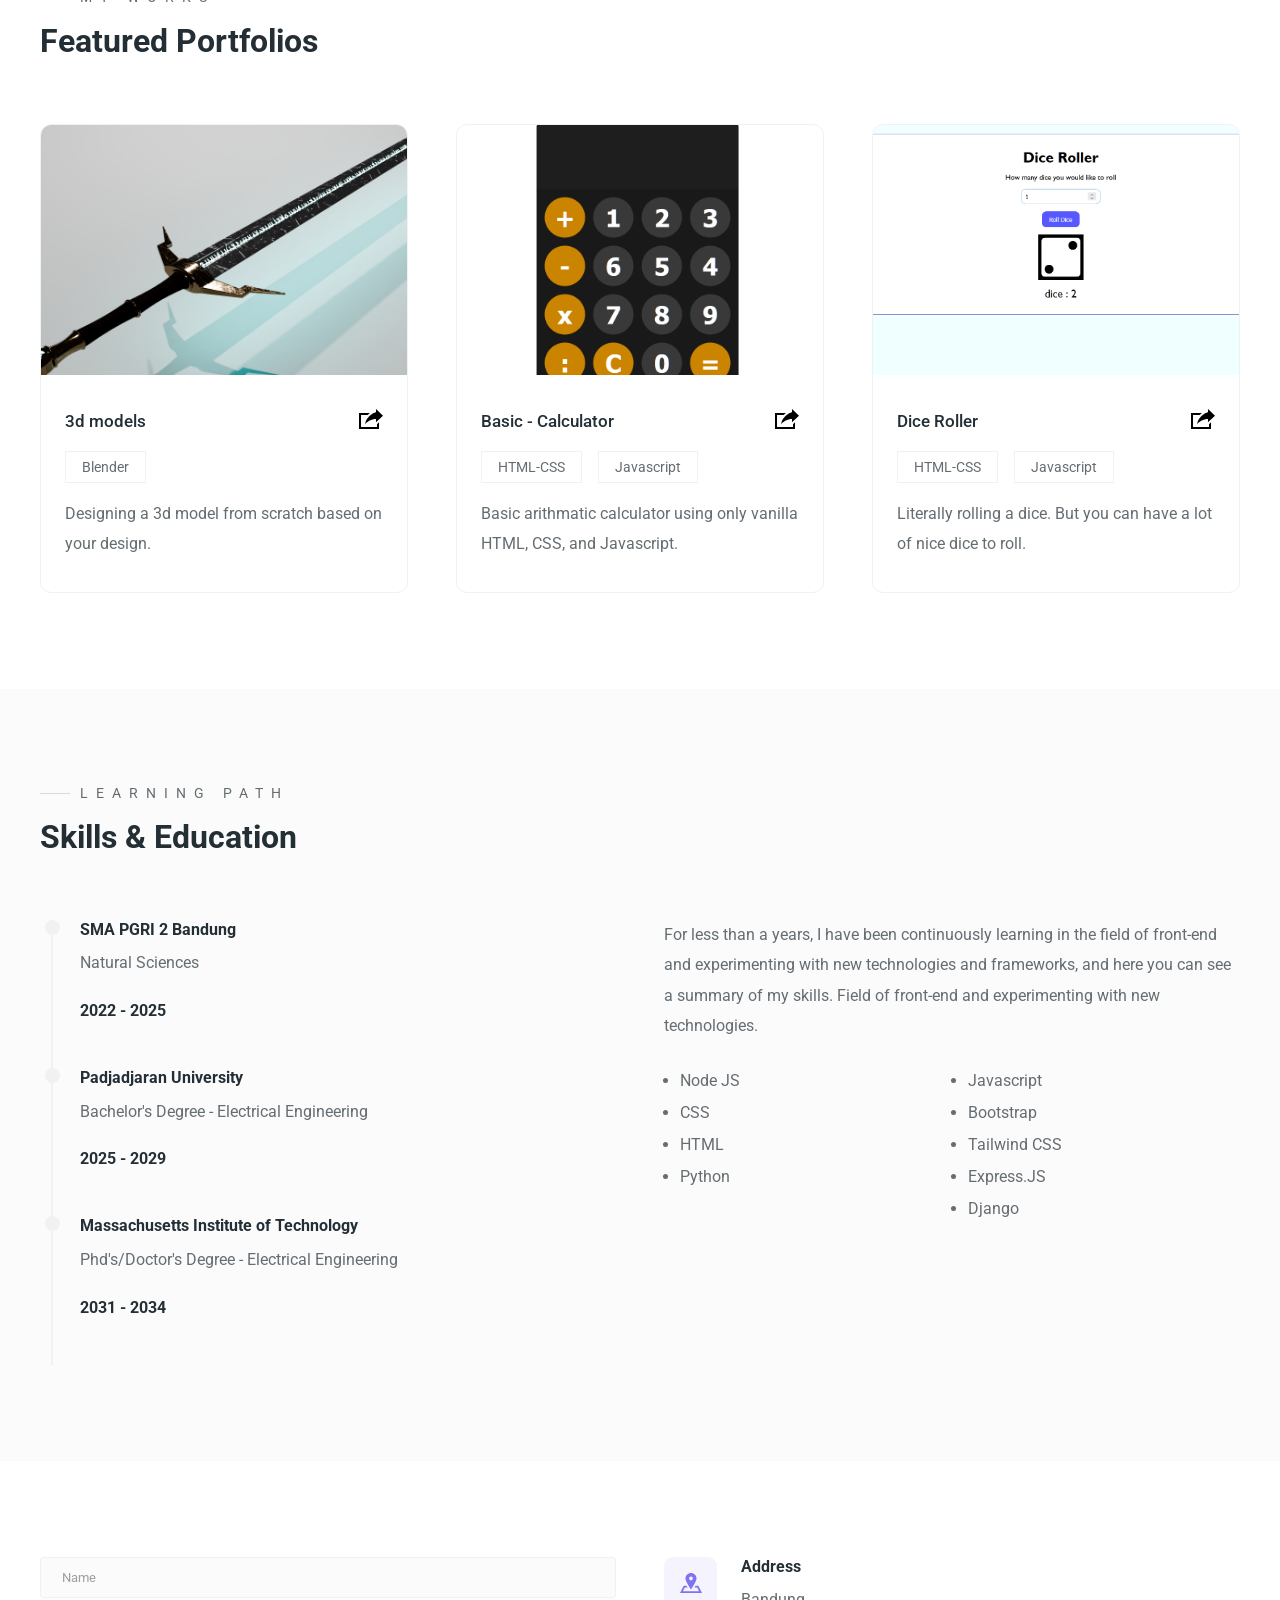
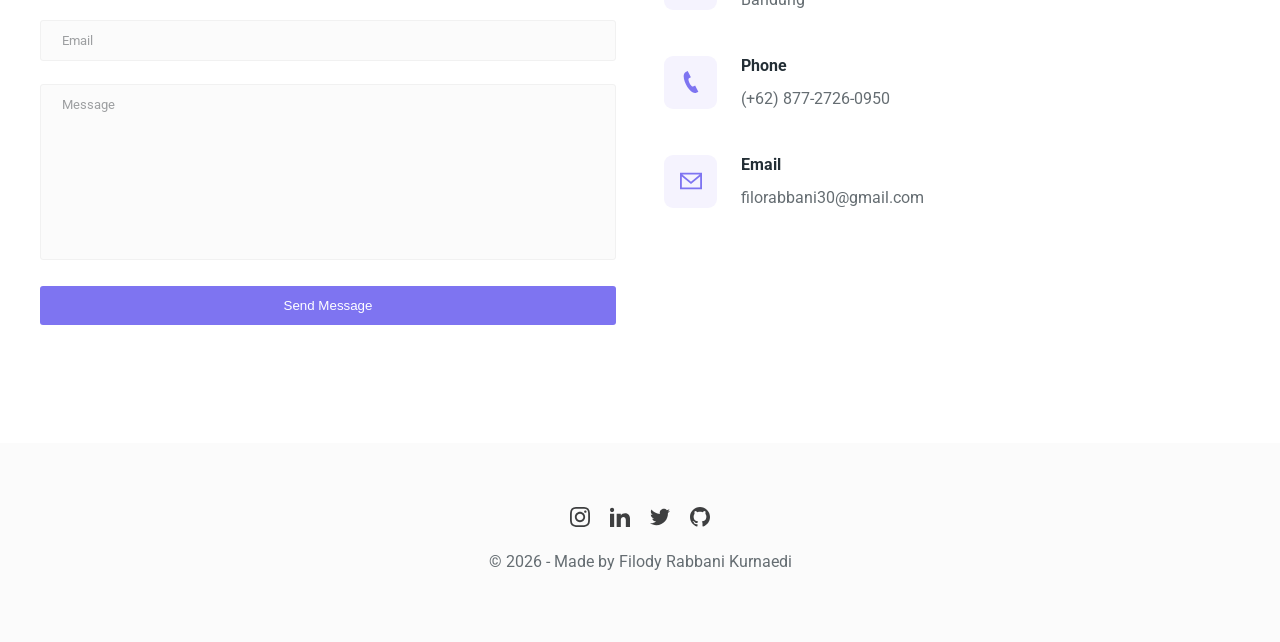
==== commit 95b37dc5: "Add files via upload" ====
--- a/index.html
+++ b/index.html
@@ -18,10 +18,10 @@
 
           <nav>
             <ul>
-              <li><a href="#services" class="nav-item">Services</a></li>
-              <li><a href="#portfolios" class="nav-item">Portfolio</a></li>
-              <li><a href="#skills" class="nav-item">Skills</a></li>
-              <li><a href="#contact" class="nav-item">Contact</a></li>
+              <li><a href="#services">Services</a></li>
+              <li><a href="#portfolios">Portfolio</a></li>
+              <li><a href="#skills">Skills</a></li>
+              <li><a href="#contact">Contact</a></li>
             </ul>
           </nav>
 
@@ -267,7 +267,7 @@
               </div>
               <div class="education-info">
                 <h4 class="education-title">Massachusetts Institute of Technology</h4>
-                <p>Master's Degree - Electrical Engineering</p>
+                <p>Phd's/Doctor's Degree - Electrical Engineering</p>
                 <h4 class="education-years">2031 - 2034</h4>
               </div>
             </div>
--- a/styles/style.css
+++ b/styles/style.css
@@ -130,10 +130,18 @@
 nav ul {
   list-style: none;
   display: flex;
-  gap: 3rem;
-}
-.nav-item:hover{
-  transform : scale(1.2);
+  gap: 1rem;
+}
+nav ul li a{
+  padding: 1.5rem;
+  border-radius: 7px;
+  transition: background-color .3s ease;
+}
+nav ul li a:hover{
+  background-color: #c2d5df;
+  /* color:white; */
+  font-weight: bold;
+}
 /* Logo */
 .logo {
   display: flex;
@@ -160,8 +168,8 @@
 .burger div {
   width: 25px;
   height: 2px;
-  background-color: #000;
-  margin: 7px;
+  background-color: #b0c4d0;
+  margin: 2px;
   transition: all 0.3s;
   z-index: 99;
 }
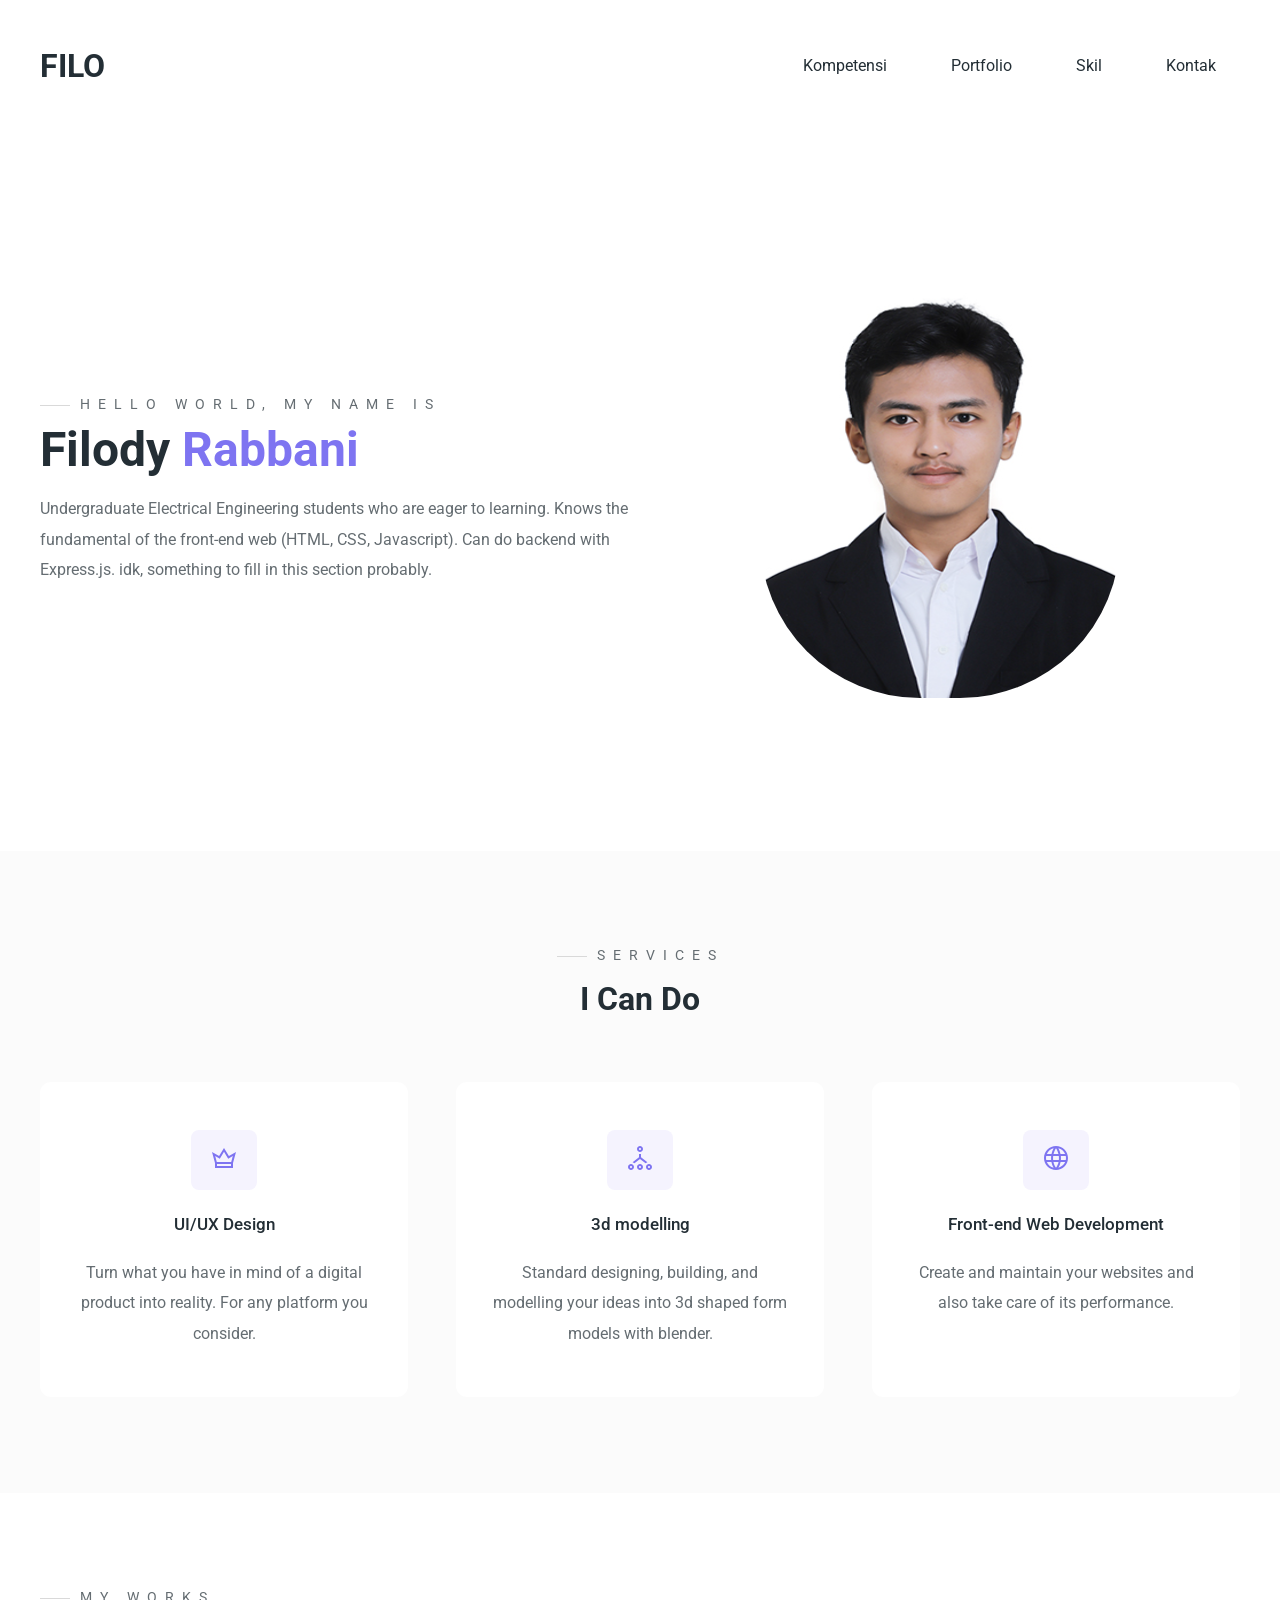
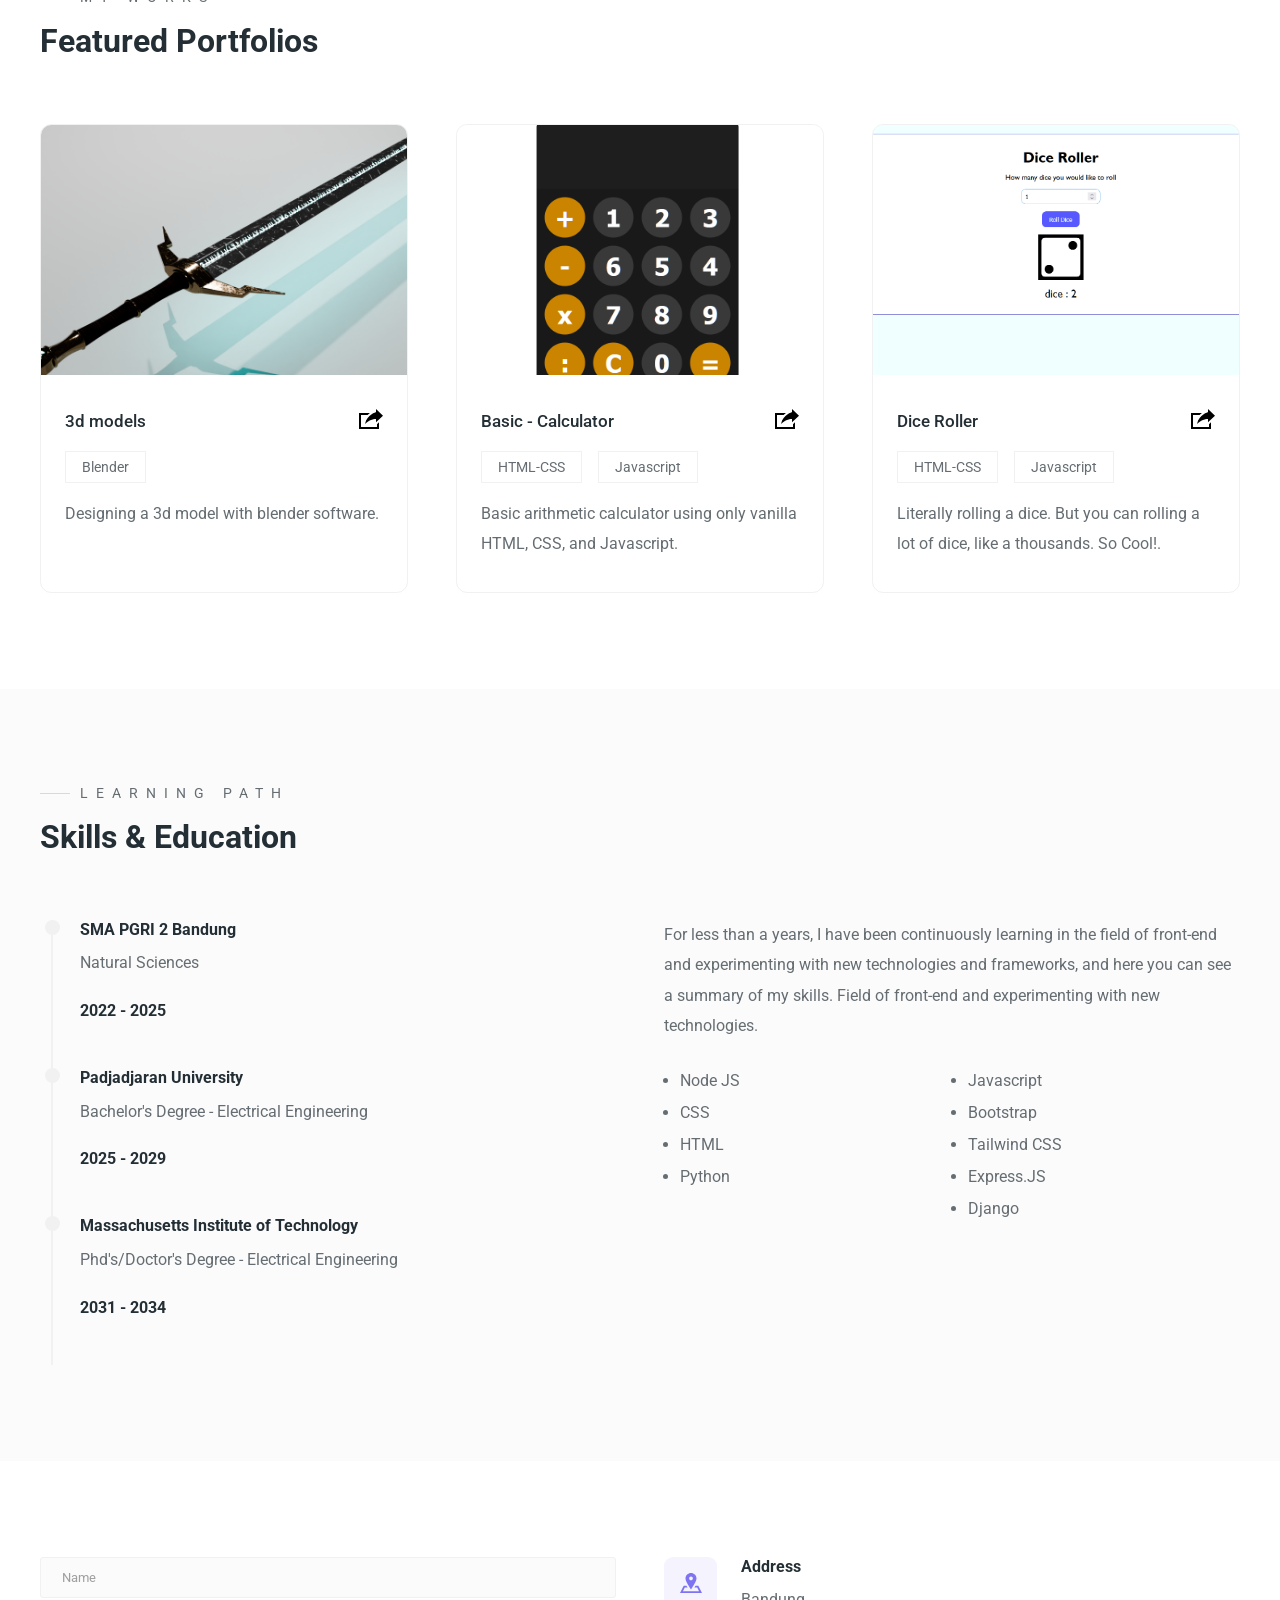
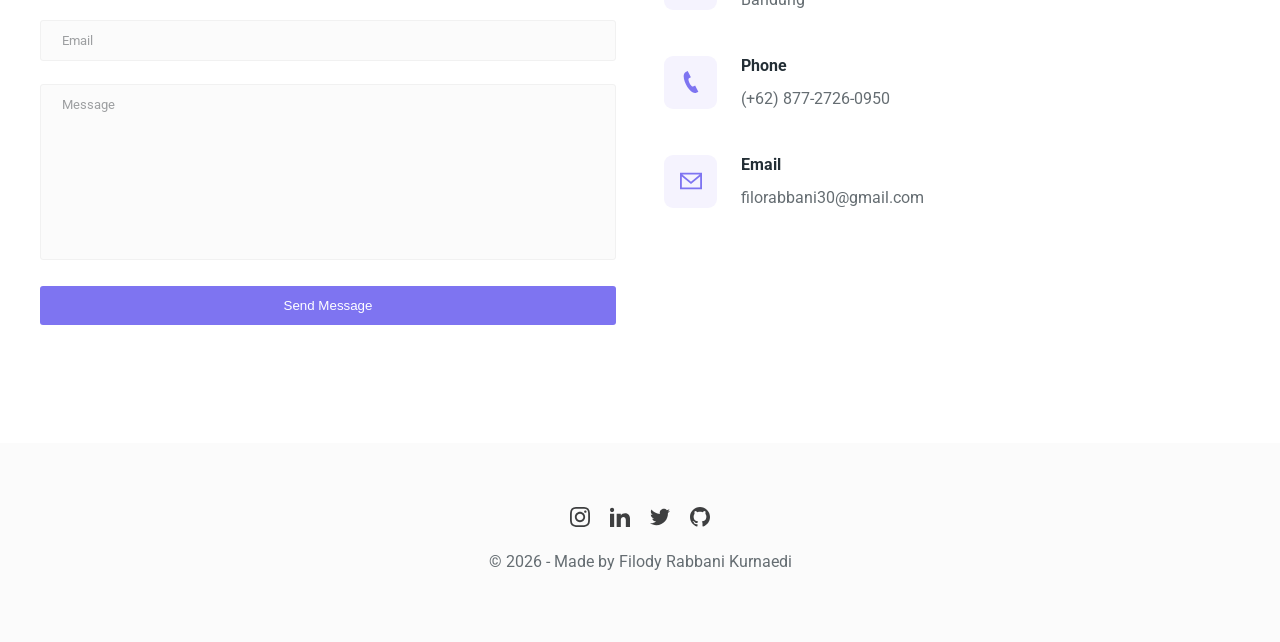
==== commit 7b10caa9: "Revise text content in index.html for improvements Updated various text elements for clarity and con" ====
--- a/index.html
+++ b/index.html
@@ -18,10 +18,10 @@
 
           <nav>
             <ul>
-              <li><a href="#services">Services</a></li>
+              <li><a href="#services">Kompetensi</a></li>
               <li><a href="#portfolios">Portfolio</a></li>
-              <li><a href="#skills">Skills</a></li>
-              <li><a href="#contact">Contact</a></li>
+              <li><a href="#skills">Skil</a></li>
+              <li><a href="#contact">Kontak</a></li>
             </ul>
           </nav>
 
@@ -34,7 +34,7 @@
 
         <section id="hero">
           <div class="hero-left">
-            <h3 class="pre-title">My name is</h3>
+            <h3 class="pre-title">Hello world, my name is</h3>
             <h1 class="hero-name">Filody <span>Rabbani</span></h1>
             <p>
               Undergraduate Electrical Engineering students who are eager to learning. Knows the fundamental of the front-end web (HTML, CSS, Javascript). Can do backend with Express.js. idk, something to fill in this section probably.
@@ -53,7 +53,7 @@
     <section id="services">
       <div class="services main-container">
         <h3 class="pre-title">Services</h3>
-        <h1 class="section-title services-title">I know a lot of</h1>
+        <h1 class="section-title services-title">I Can Do</h1>
 
         <div class="grid-3">
           <div class="service">
@@ -91,7 +91,7 @@
             </div>
             <h4>3d modelling</h4>
             <p>
-              Standard designing, building, and modelling your ideas into 3d shaped form models.
+              Standard designing, building, and modelling your ideas into 3d shaped form models with blender.
             </p>
           </div>
 
@@ -156,7 +156,7 @@
       
               </div>
               <p>
-                Designing a 3d model from scratch based on your design.
+                Designing a 3d model with blender software.
               </p>
             </div>
           </div>
@@ -190,7 +190,7 @@
                 <div>Javascript</div>
               </div>
               <p>
-                Basic arithmatic calculator using only vanilla HTML, CSS, and Javascript.
+                Basic arithmetic calculator using only vanilla HTML, CSS, and Javascript.
               </p>
             </div>
           </div>
@@ -224,7 +224,7 @@
                 <div>Javascript</div>
               </div>
               <p>
-                Literally rolling a dice. But you can have a lot of nice dice to roll.
+                Literally rolling a dice. But you can rolling a lot of dice, like a thousands. So Cool!.
               </p>
             </div>
           </div>
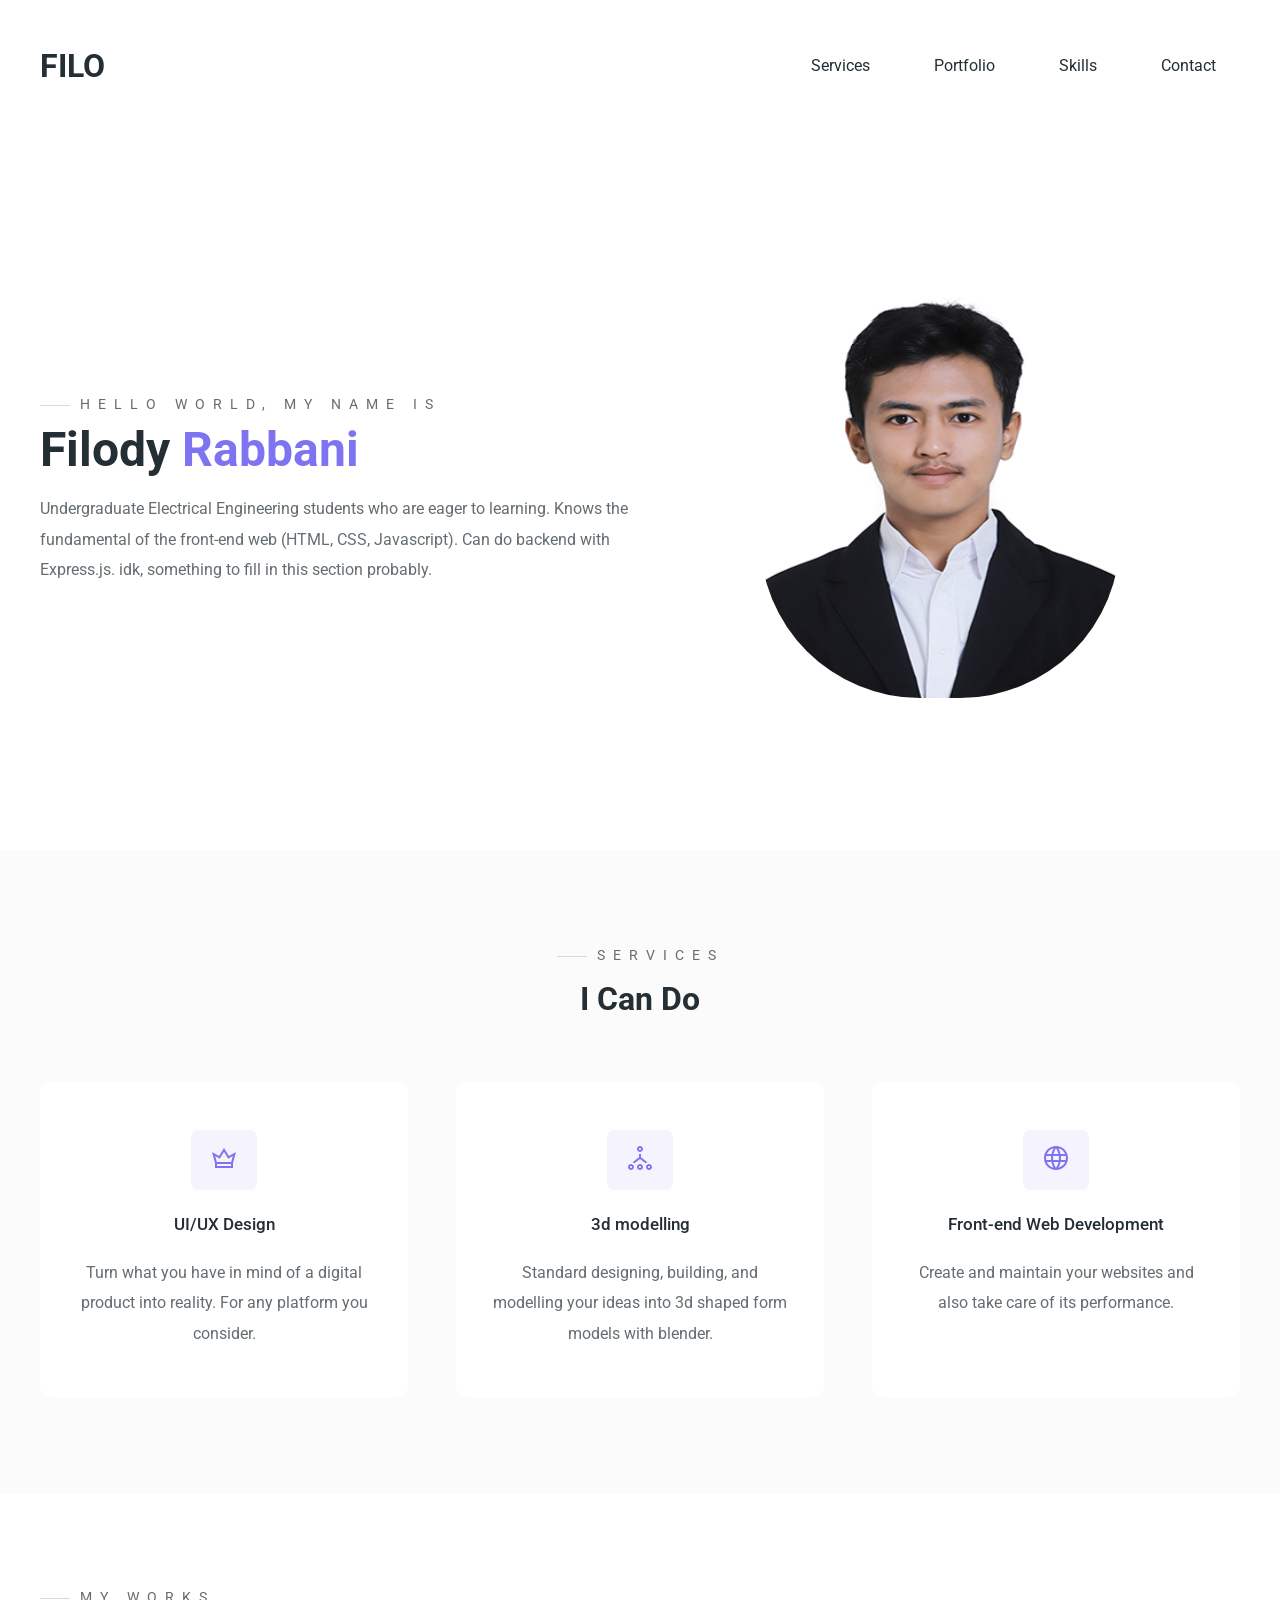
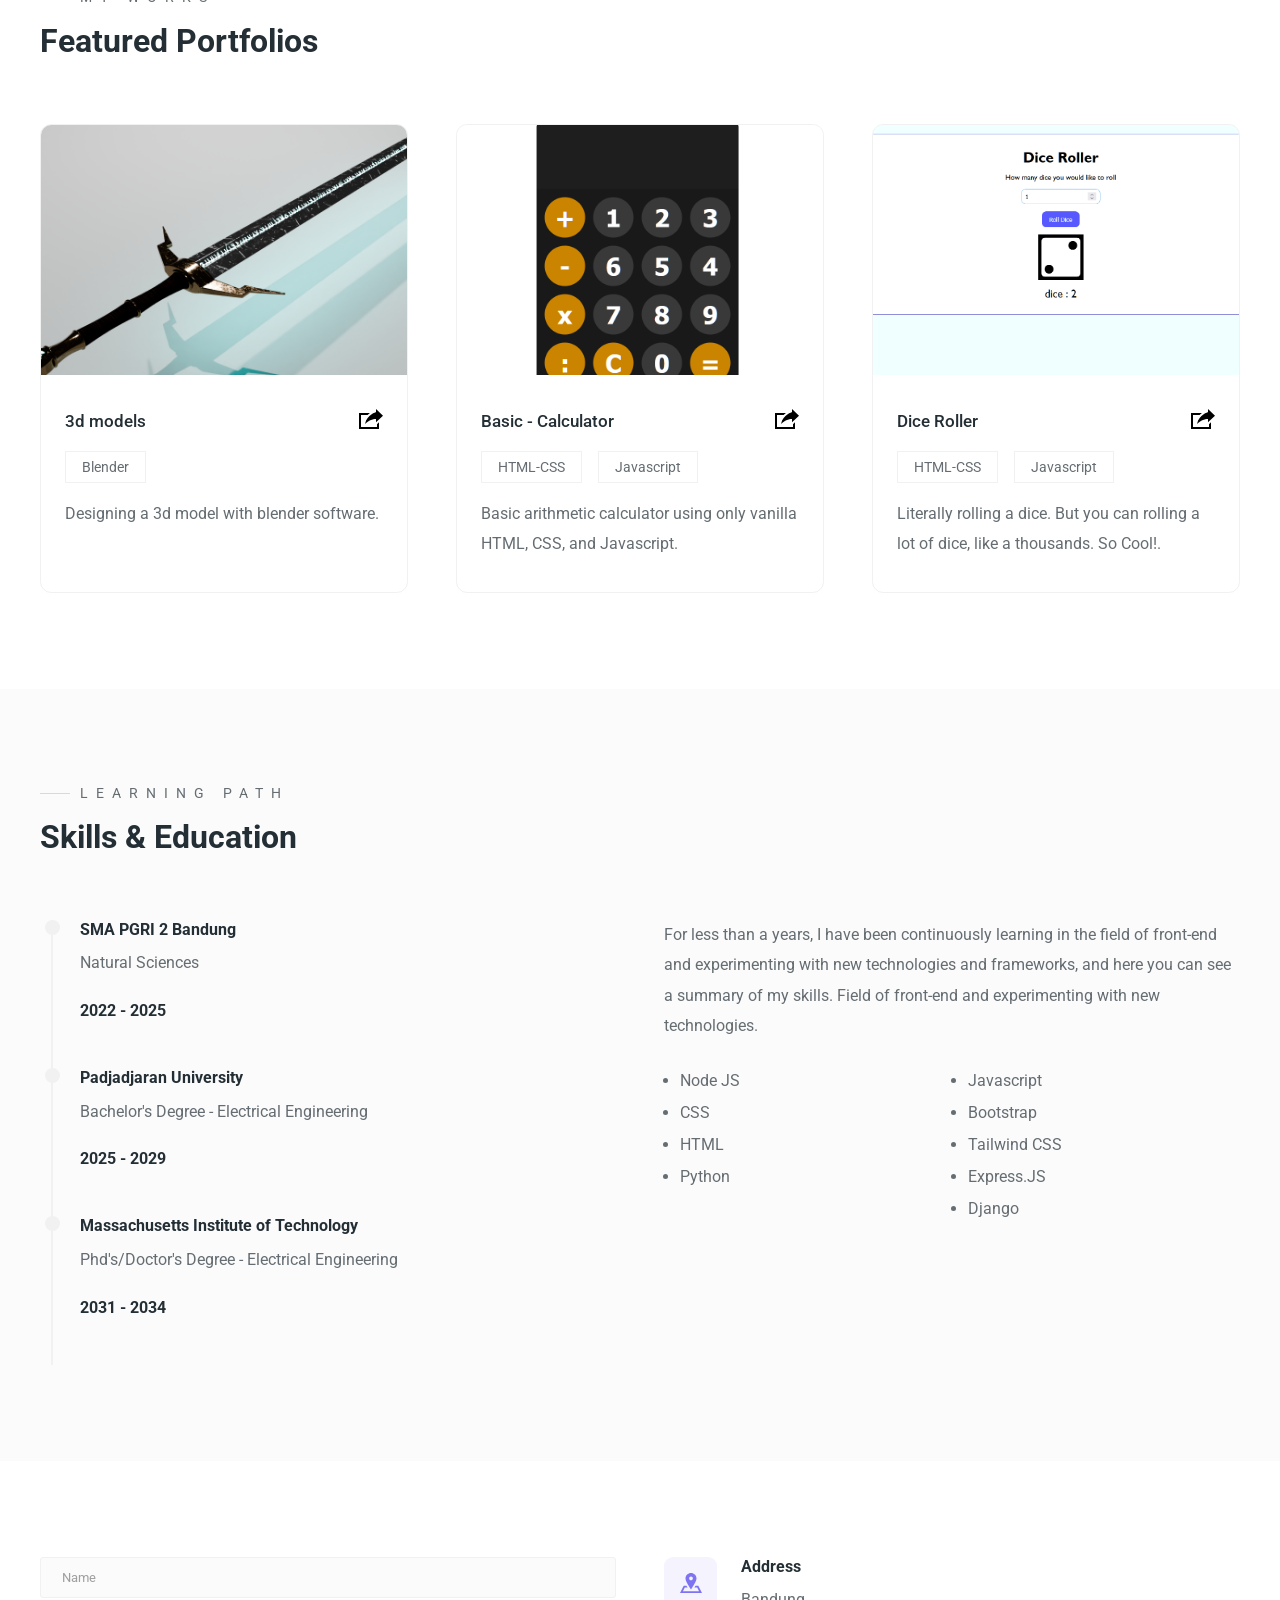
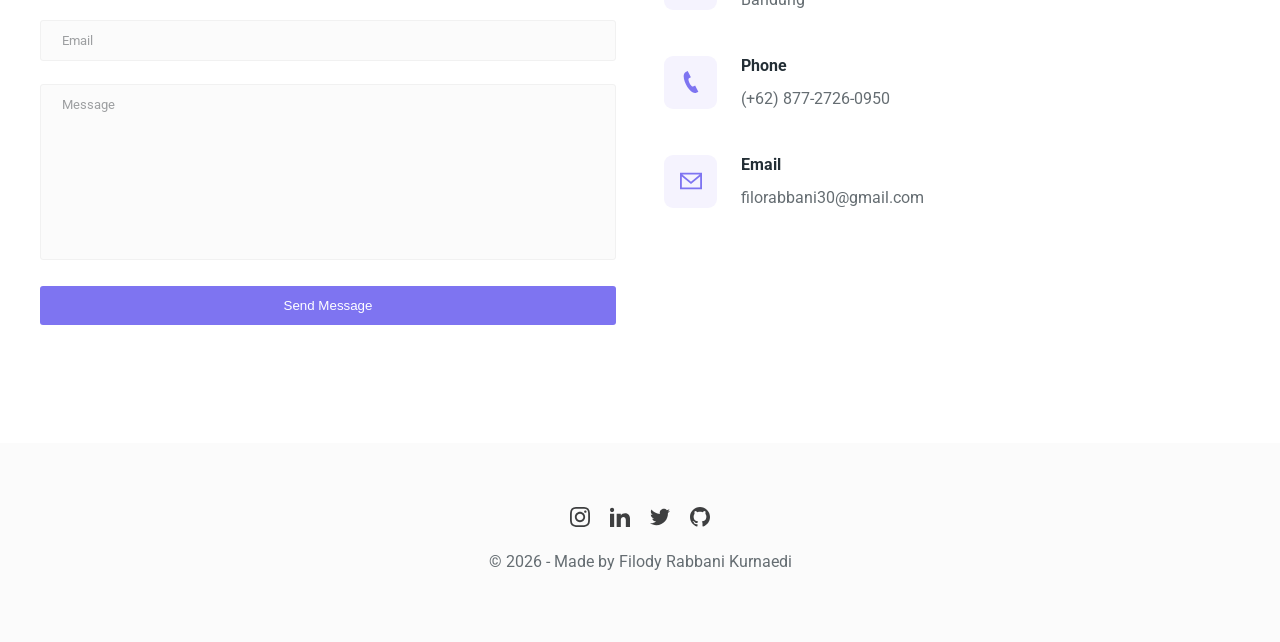
==== commit 5141726b: "Update navigation links in index.html" ====
--- a/index.html
+++ b/index.html
@@ -18,10 +18,10 @@
 
           <nav>
             <ul>
-              <li><a href="#services">Kompetensi</a></li>
+              <li><a href="#services">Services</a></li>
               <li><a href="#portfolios">Portfolio</a></li>
-              <li><a href="#skills">Skil</a></li>
-              <li><a href="#contact">Kontak</a></li>
+              <li><a href="#skills">Skills</a></li>
+              <li><a href="#contact">Contact</a></li>
             </ul>
           </nav>
 
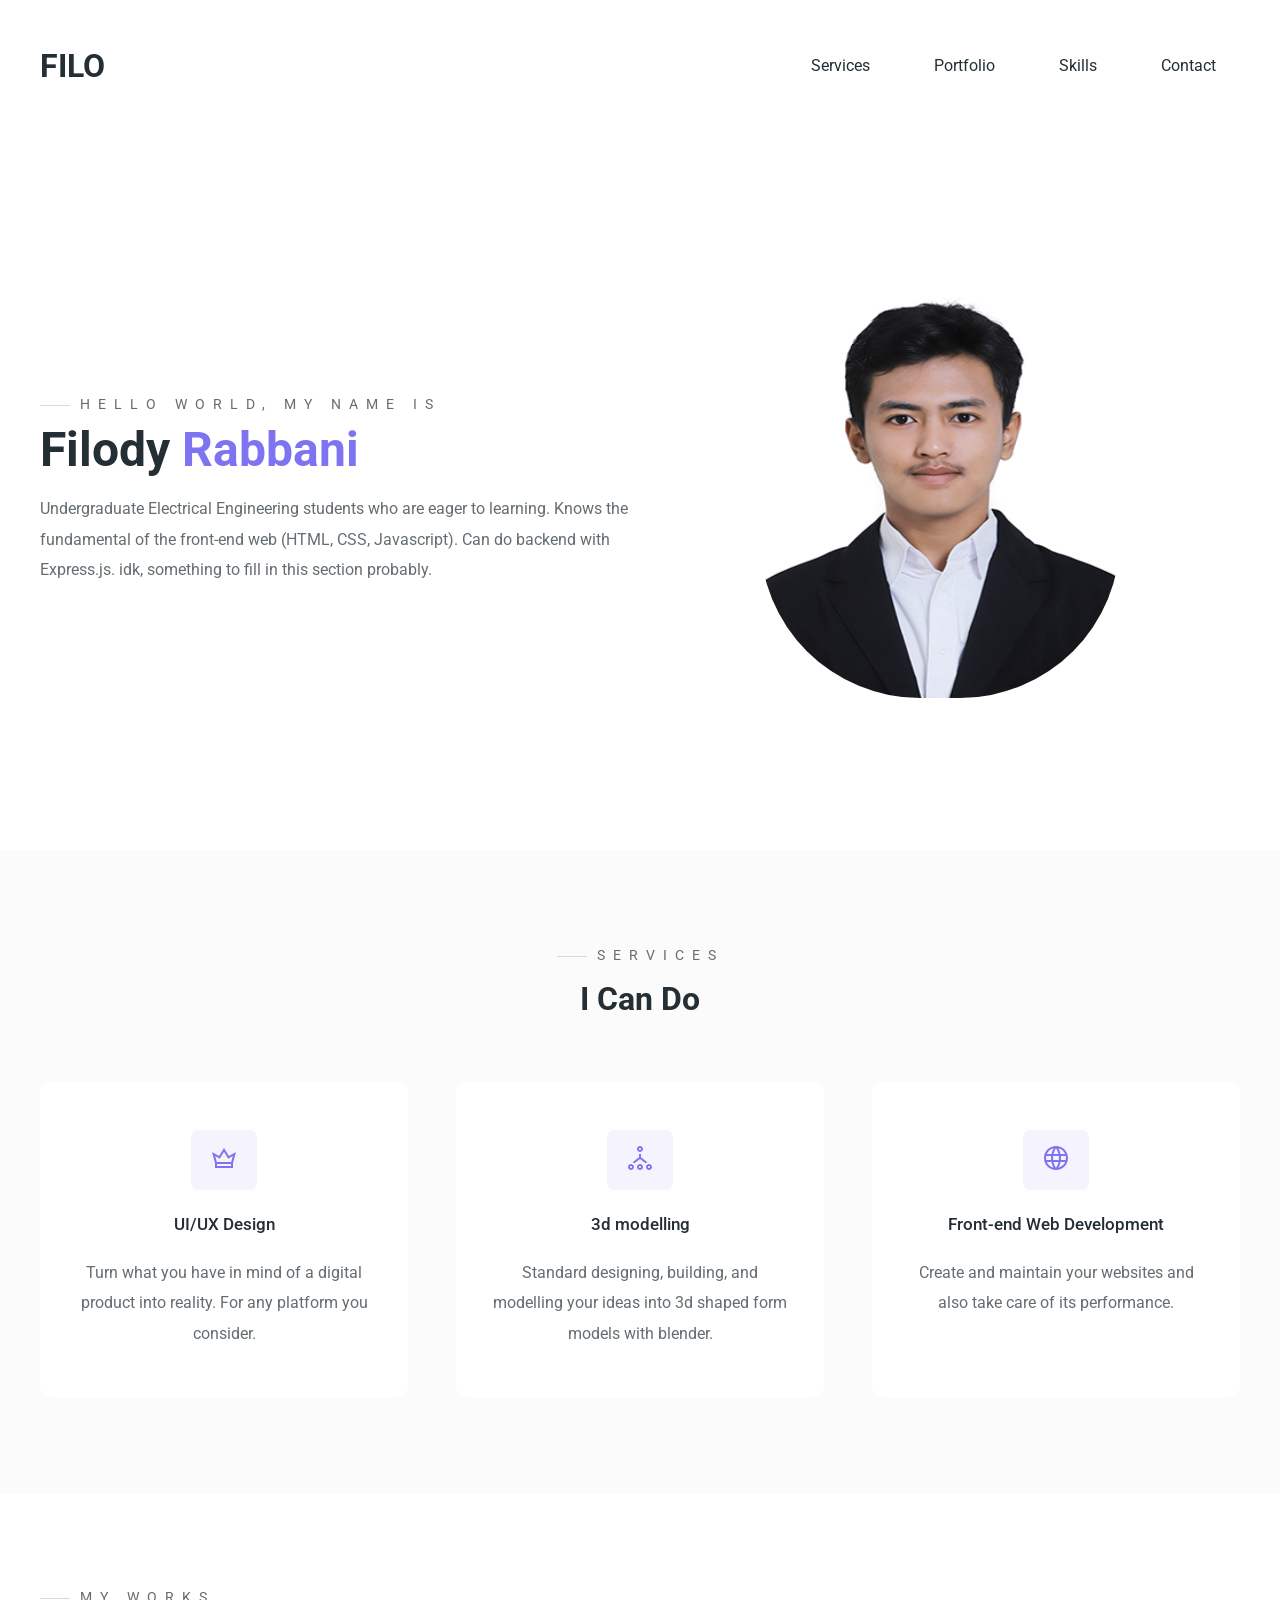
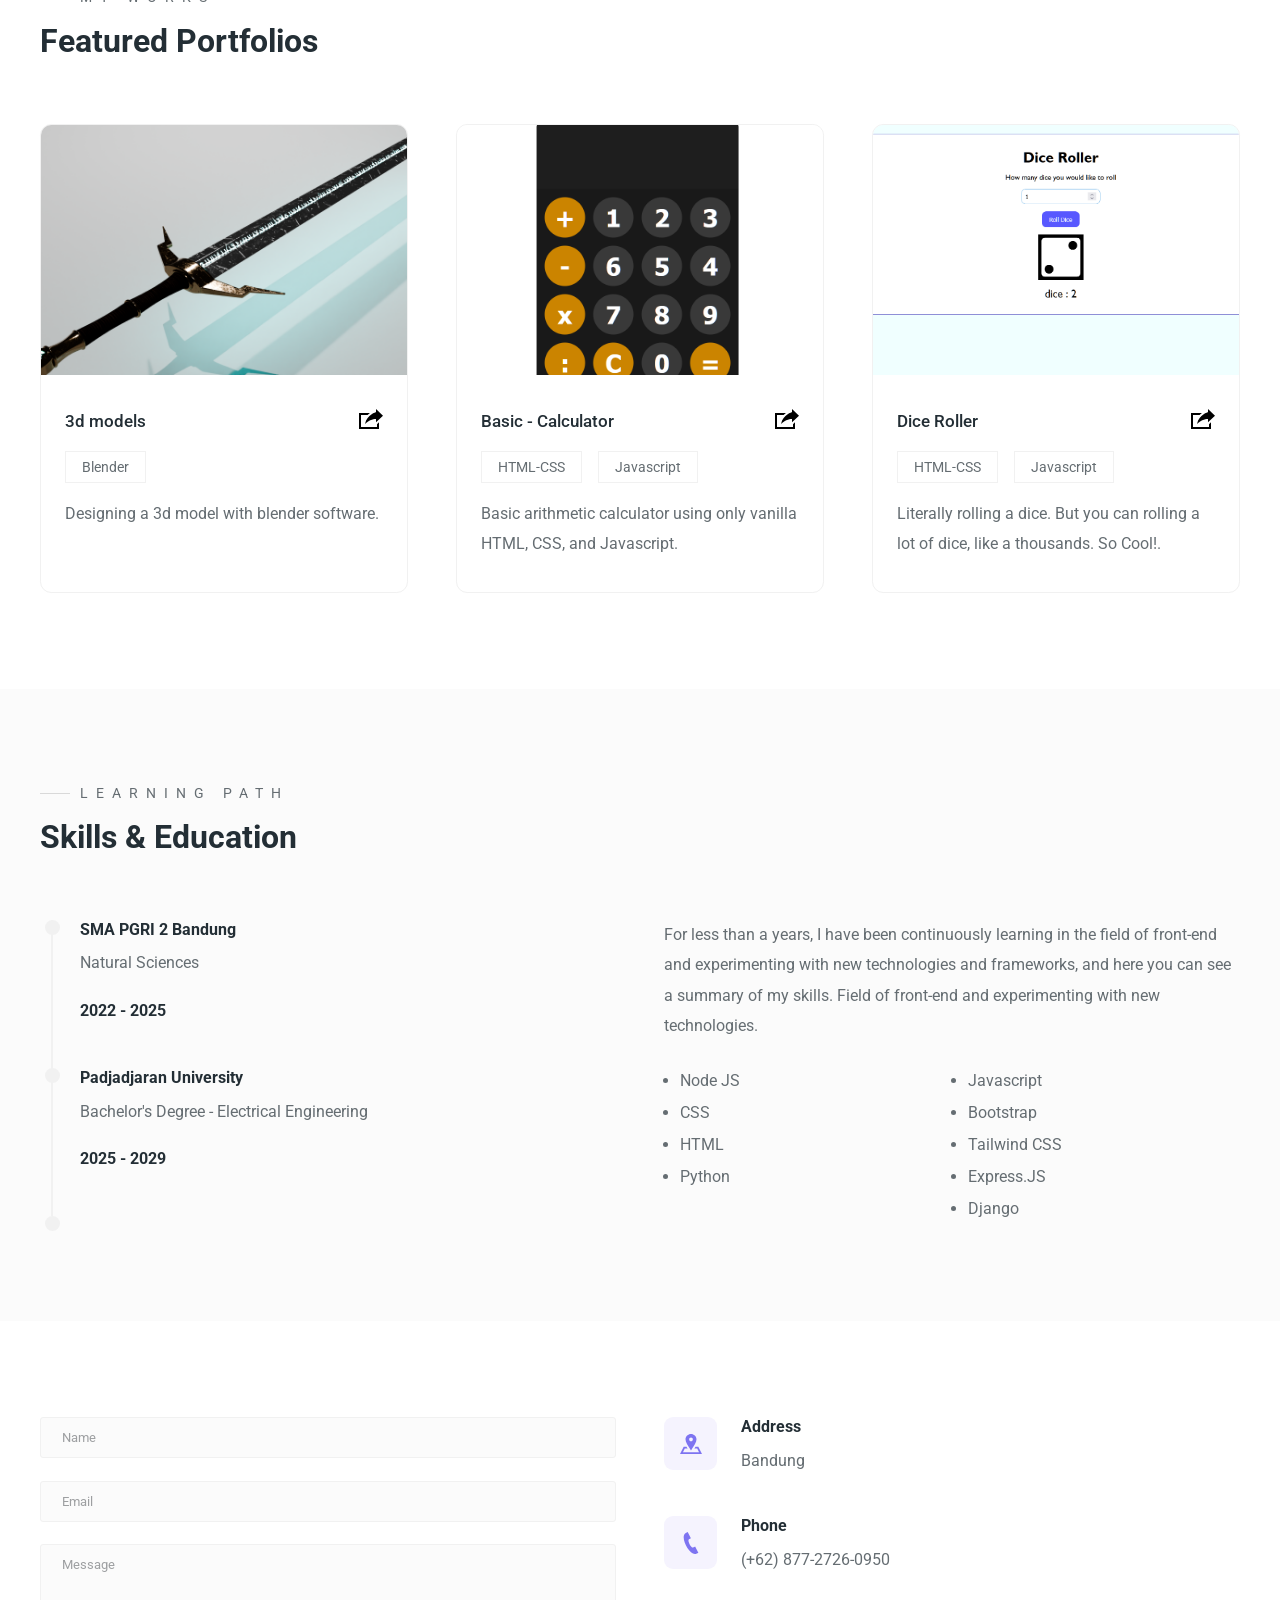
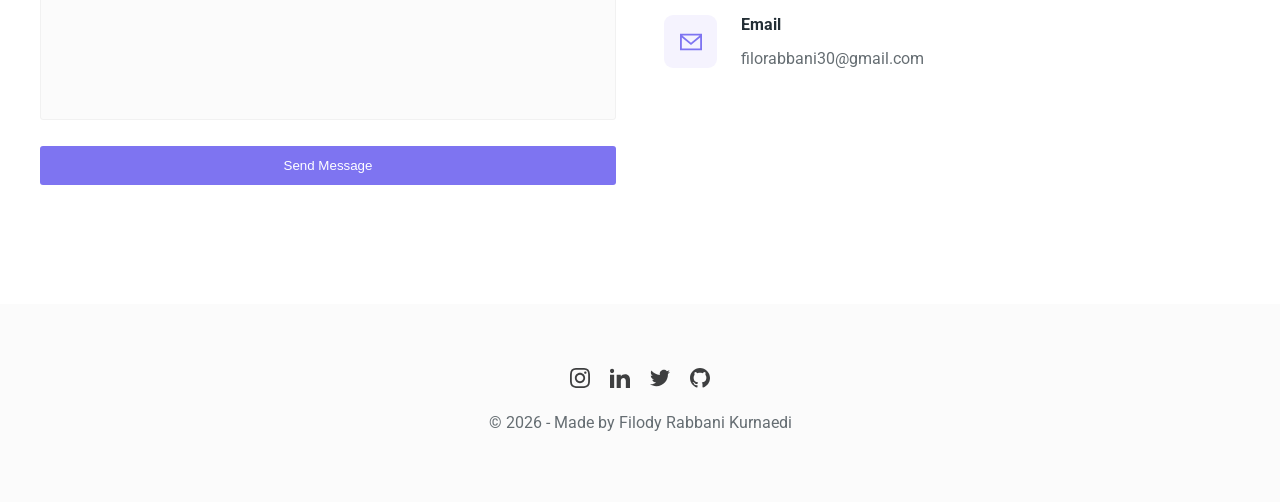
==== commit abcd0727: "Modify education details in index.html Updated education section to reflect a Master's Degree instea" ====
--- a/index.html
+++ b/index.html
@@ -265,11 +265,11 @@
               <div class="line">
                 <div></div>
               </div>
-              <div class="education-info">
+              <!-- <div class="education-info">
                 <h4 class="education-title">Massachusetts Institute of Technology</h4>
-                <p>Phd's/Doctor's Degree - Electrical Engineering</p>
+                <p>Master's Degree - Electrical Engineering</p>
                 <h4 class="education-years">2031 - 2034</h4>
-              </div>
+              </div> -->
             </div>
           </div>
 
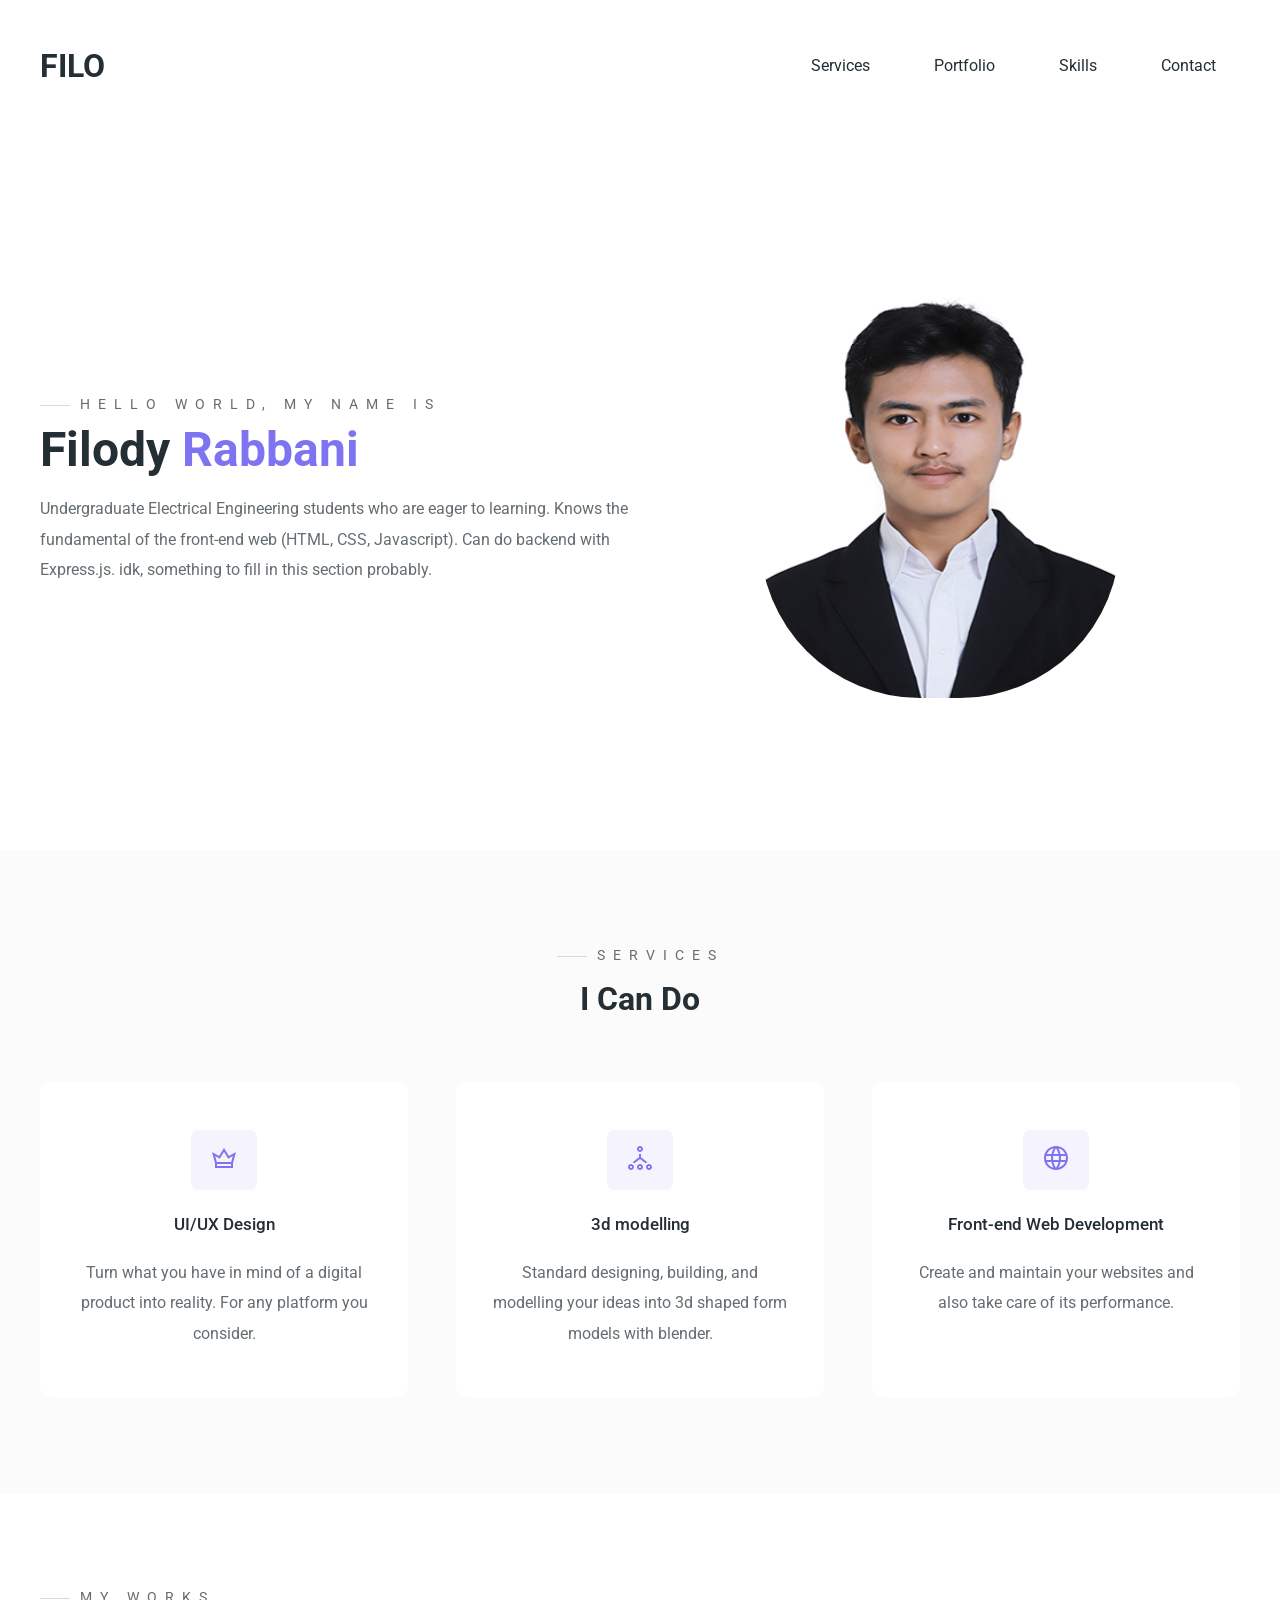
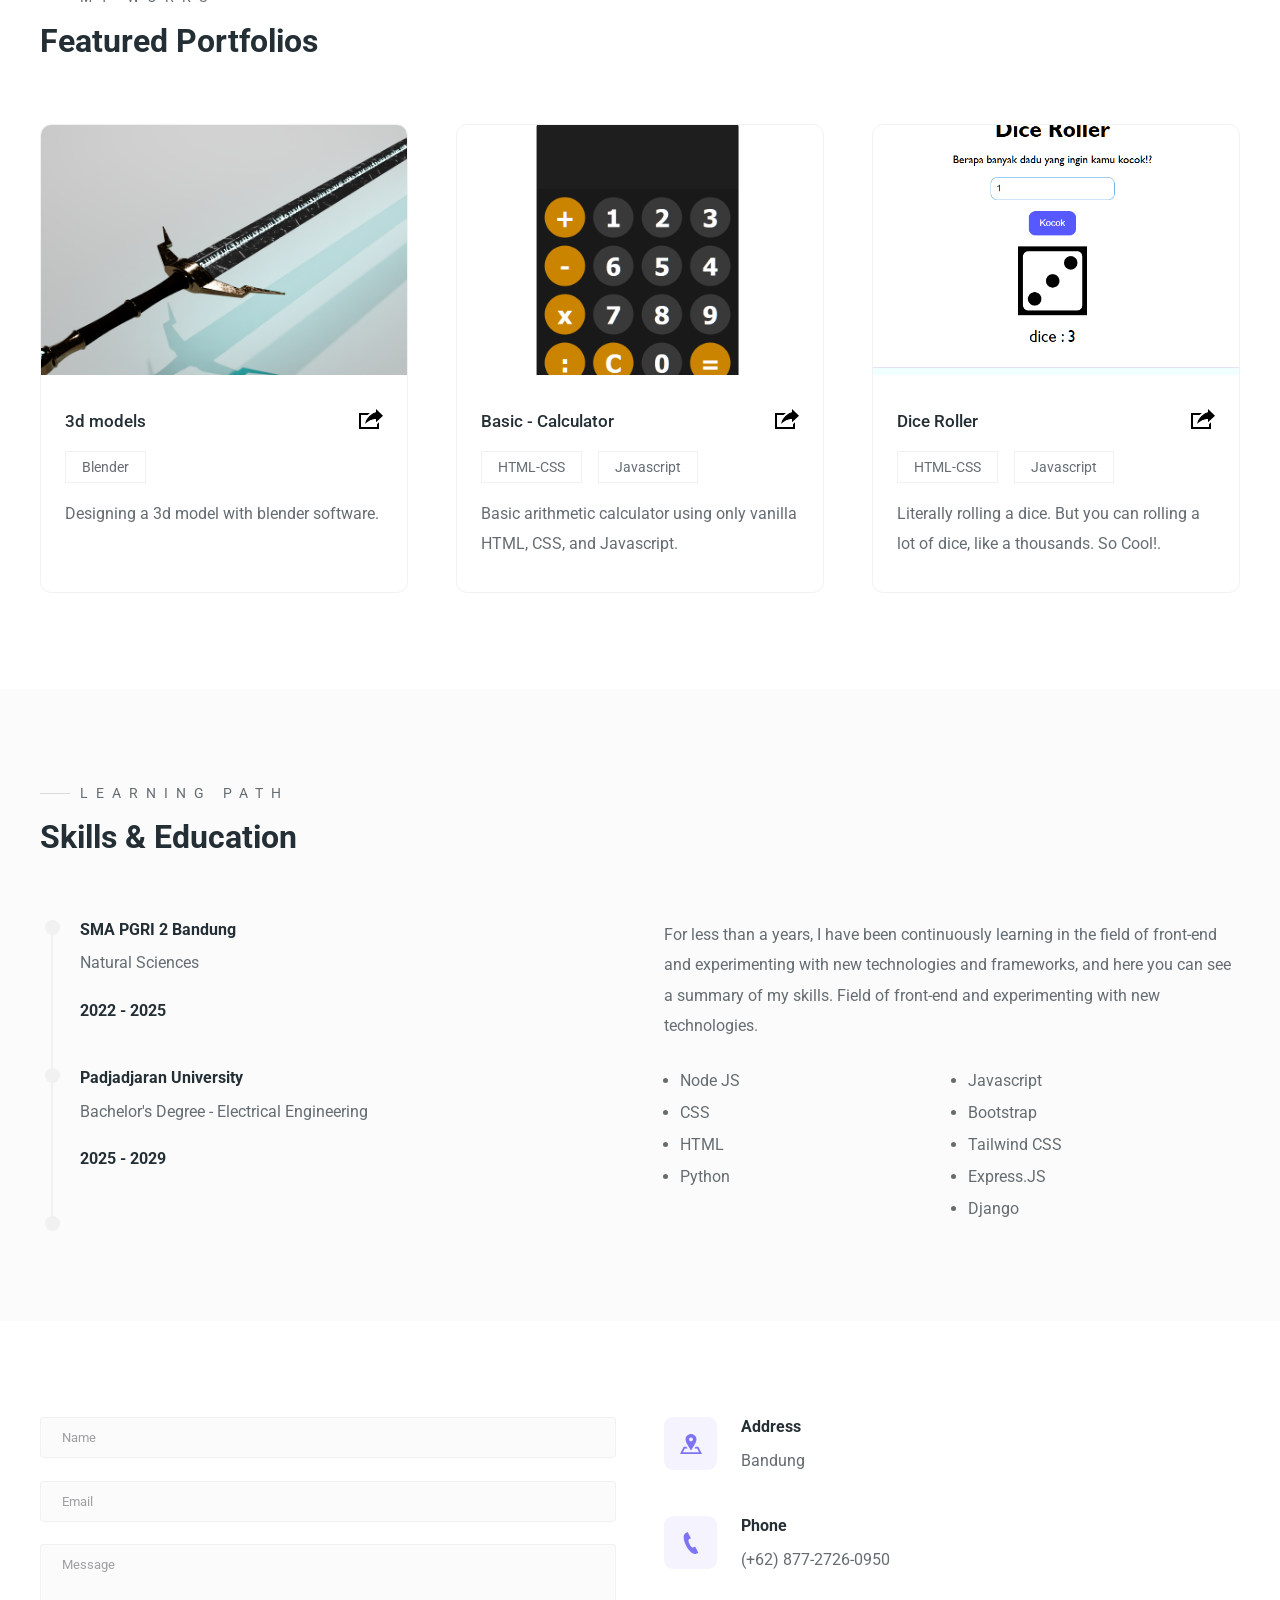
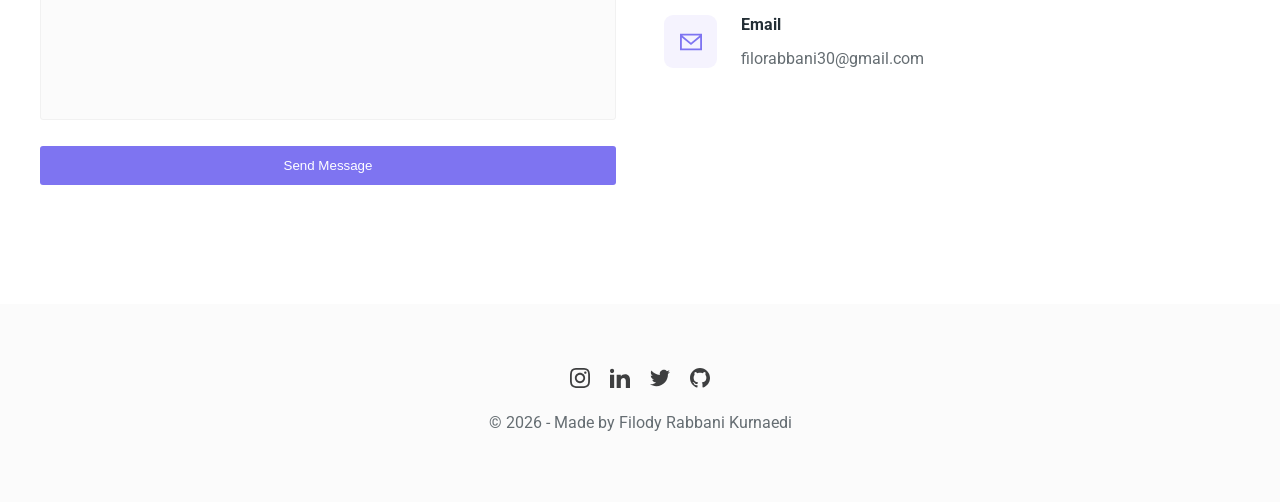
==== commit d6cbbb6a: "Update portfolio image source in index.html" ====
--- a/index.html
+++ b/index.html
@@ -199,7 +199,7 @@
           <div class="portfolio">
             <div class="portfolio-cover">
               <img
-                src="./images/dice.png"
+                src="./images/Screenshot 2026-05-10 021139.png"
                 alt="Portfolio 1"
               />
             </div>
